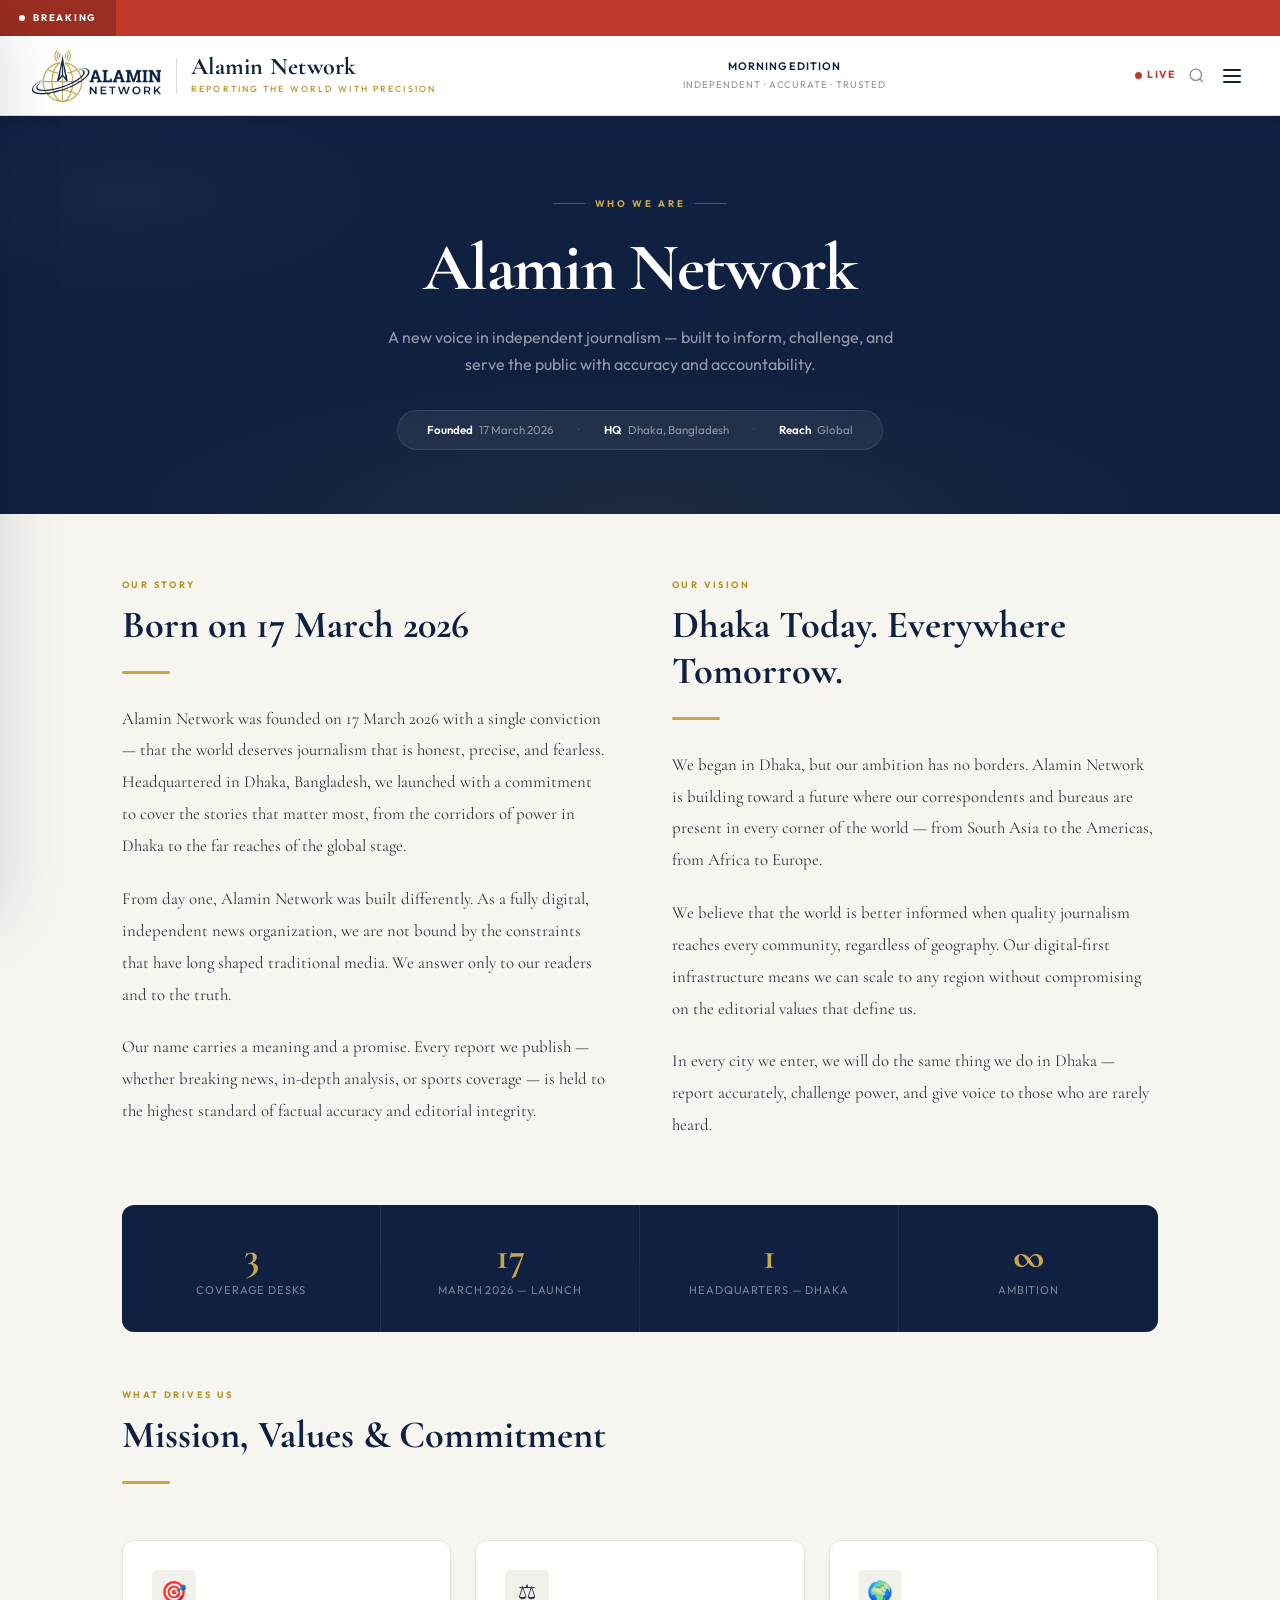
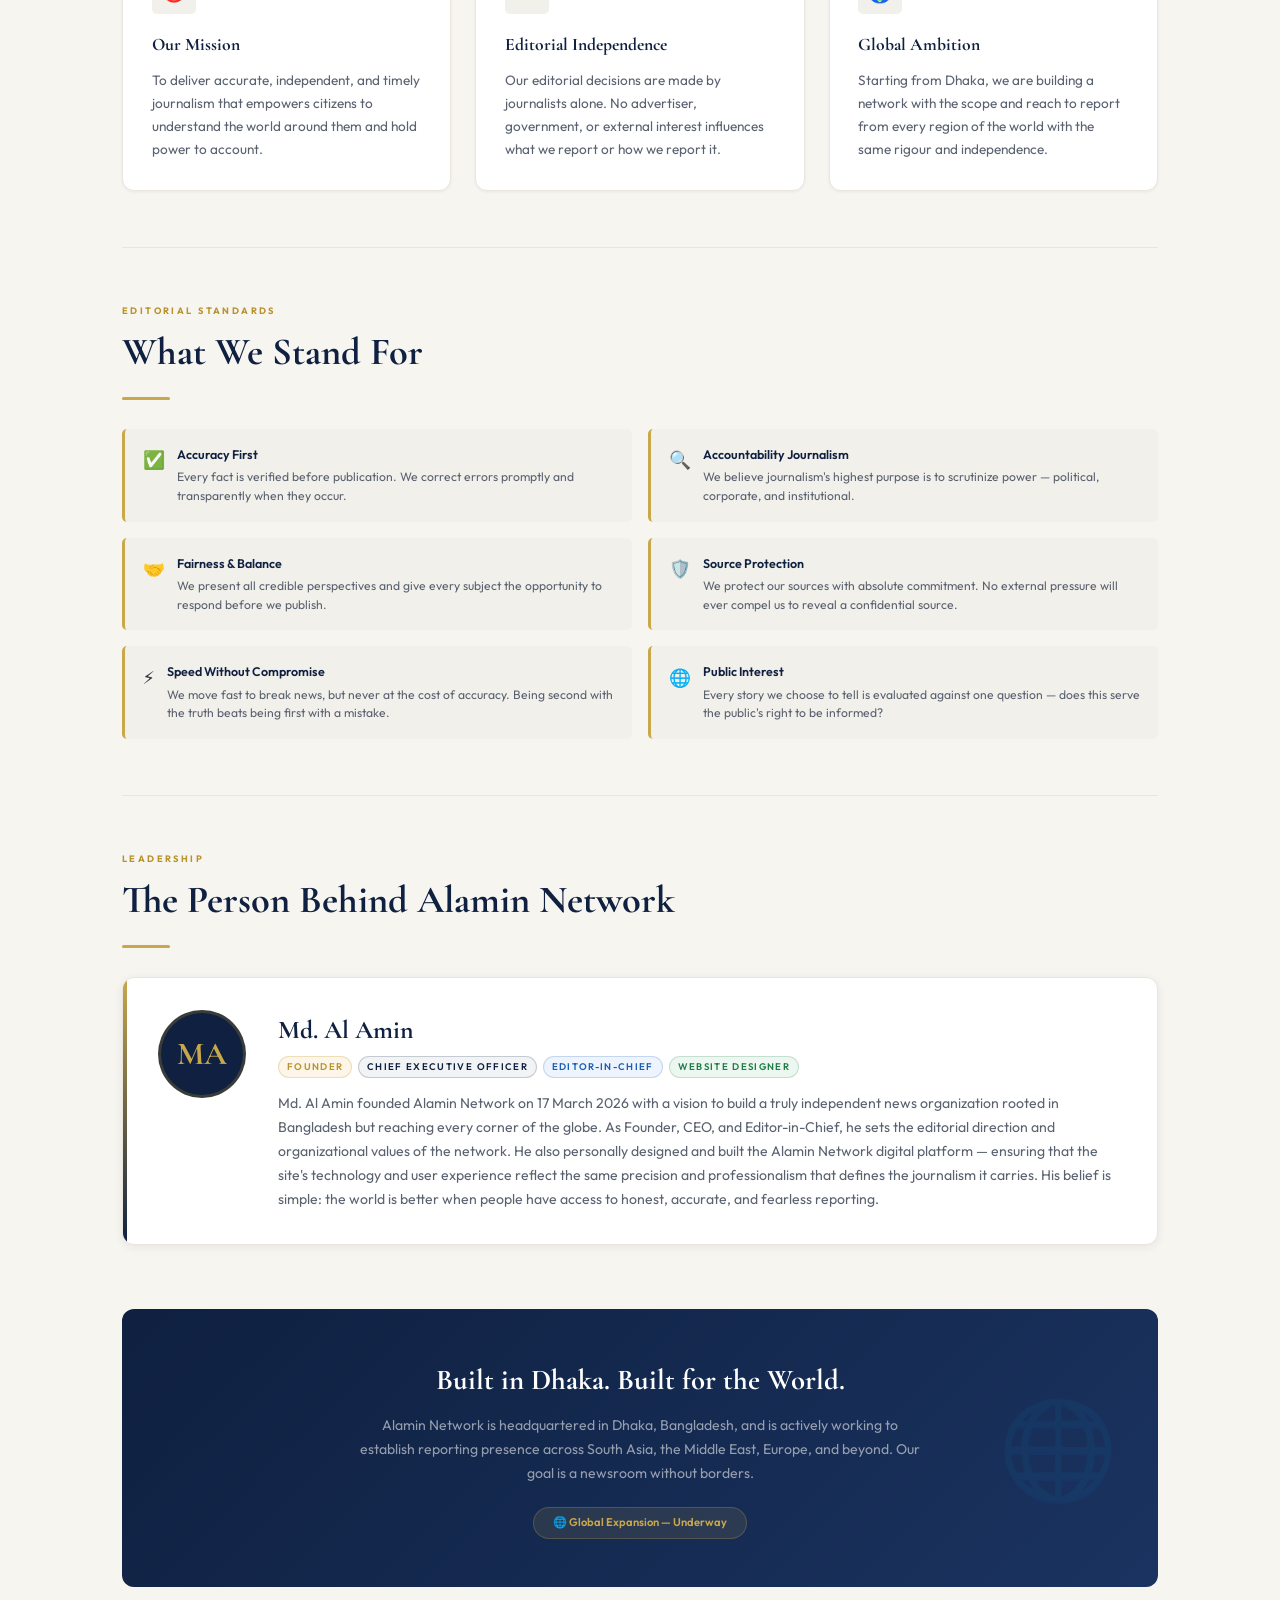
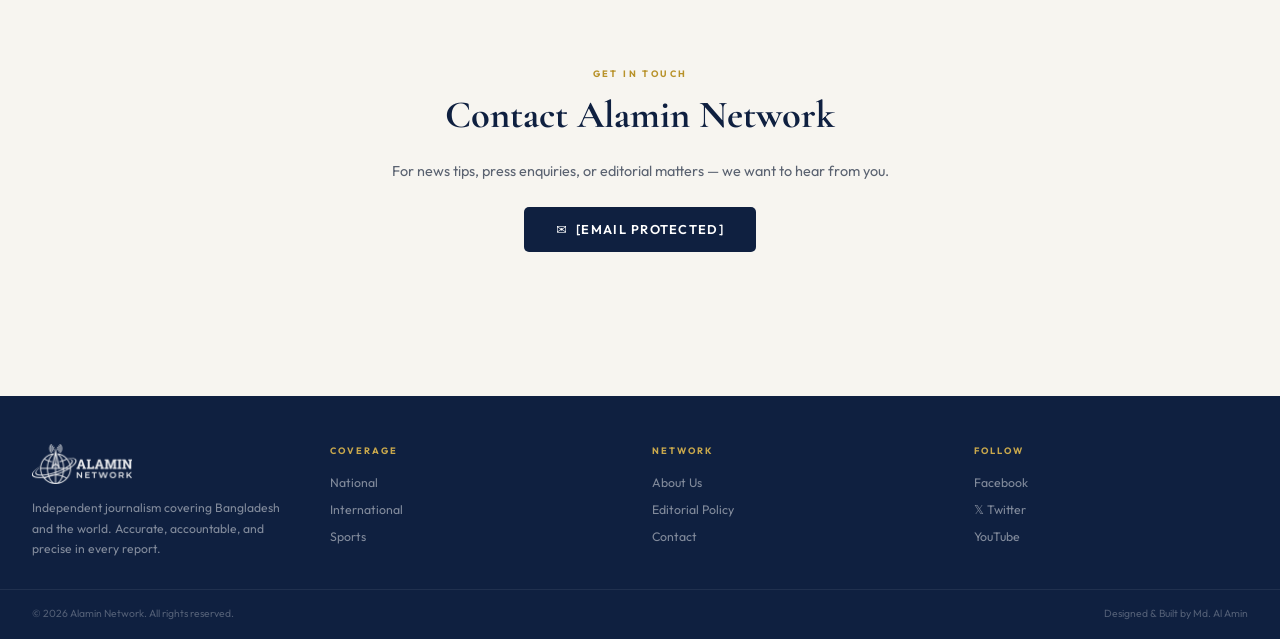
==== about.html @ 2dbf8e6a "Update about.html" ====
<!DOCTYPE html>
<html lang="en">
<head>
  <meta charset="UTF-8" />
  <meta name="viewport" content="width=device-width, initial-scale=1.0" />
  <meta name="description" content="About Alamin Network — Independent journalism headquartered in Dhaka, Bangladesh." />
  <meta name="theme-color" content="#ffffff" />
  <meta property="og:site_name" content="Alamin Network" />
  <meta property="og:type" content="website" />
  <meta property="og:title" content="About Us — Alamin Network" />
  <meta property="og:description" content="Independent journalism headquartered in Dhaka, Bangladesh. Founded 17 March 2026." />
  <meta name="twitter:card" content="summary_large_image" />
  <meta name="twitter:title" content="About Us — Alamin Network" />
  <title>About Us — Alamin Network</title>
  <link rel="icon" type="image/png" href="logo_alaminnetwork.png" />
  <link rel="stylesheet" href="css/main.css" />
  <style>

    /* ── ABOUT PAGE STYLES ─────────────────────────── */

    .about-hero {
      background: var(--navy);
      padding: 5rem 2rem 4rem;
      text-align: center;
      position: relative;
      overflow: hidden;
    }
    .about-hero::before {
      content: '';
      position: absolute;
      inset: 0;
      background:
        radial-gradient(ellipse 70% 60% at 50% 100%, rgba(201,168,76,0.08) 0%, transparent 60%),
        radial-gradient(ellipse 40% 50% at 10% 20%, rgba(255,255,255,0.03) 0%, transparent 50%);
      pointer-events: none;
    }
    .about-hero-label {
      font-family: var(--ui);
      font-size: .6rem;
      font-weight: 700;
      letter-spacing: .28em;
      text-transform: uppercase;
      color: var(--gold-rich);
      margin-bottom: 1.2rem;
      display: flex;
      align-items: center;
      justify-content: center;
      gap: .6rem;
    }
    .about-hero-label::before,
    .about-hero-label::after {
      content: '';
      width: 32px;
      height: 1px;
      background: var(--gold-rich);
      opacity: .4;
    }
    .about-hero-title {
      font-family: var(--display);
      font-size: clamp(2.4rem, 6vw, 4.2rem);
      font-weight: 700;
      color: #fff;
      line-height: 1.1;
      letter-spacing: -.02em;
      margin-bottom: 1.2rem;
    }
    .about-hero-sub {
      font-family: var(--ui);
      font-size: 1rem;
      color: rgba(255,255,255,.55);
      max-width: 520px;
      margin: 0 auto 2rem;
      line-height: 1.7;
    }
    .about-hero-meta {
      display: inline-flex;
      align-items: center;
      gap: 1.5rem;
      background: rgba(255,255,255,.06);
      border: 1px solid rgba(255,255,255,.1);
      border-radius: 30px;
      padding: .6rem 1.8rem;
      font-family: var(--ui);
      font-size: .72rem;
      color: rgba(255,255,255,.5);
    }
    .about-hero-meta span { display: flex; align-items: center; gap: .4rem; }
    .about-hero-meta strong { color: #fff; font-weight: 600; }
    .about-hero-meta-dot { color: rgba(255,255,255,.2); }

    /* Main content area */
    .about-main {
      max-width: 1100px;
      margin: 0 auto;
      padding: 4rem 2rem 5rem;
    }

    /* Section label */
    .about-section-label {
      font-family: var(--ui);
      font-size: .58rem;
      font-weight: 700;
      letter-spacing: .26em;
      text-transform: uppercase;
      color: var(--gold);
      margin-bottom: .6rem;
    }
    .about-section-title {
      font-family: var(--display);
      font-size: clamp(1.6rem, 3vw, 2.4rem);
      font-weight: 700;
      color: var(--navy);
      margin-bottom: 1.4rem;
      line-height: 1.2;
    }
    .about-section-divider {
      width: 48px;
      height: 3px;
      background: var(--gold-rich);
      border-radius: 2px;
      margin-bottom: 1.8rem;
    }
    .about-body-text {
      font-family: var(--display);
      font-size: 1.05rem;
      line-height: 1.9;
      color: var(--text-2);
    }
    .about-body-text p { margin-bottom: 1.3rem; }
    .about-body-text p:last-child { margin-bottom: 0; }

    /* Mission / Vision / Values cards */
    .about-cards {
      display: grid;
      grid-template-columns: repeat(3, 1fr);
      gap: 1.5rem;
      margin: 3.5rem 0;
    }
    .about-card {
      background: var(--surface);
      border: 1px solid var(--border-lt);
      border-radius: var(--r-lg);
      padding: 1.8rem;
      box-shadow: var(--sh-xs);
      transition: box-shadow .22s var(--ease), transform .22s var(--ease);
    }
    .about-card:hover {
      box-shadow: var(--sh-md);
      transform: translateY(-3px);
    }
    .about-card-icon {
      width: 44px;
      height: 44px;
      border-radius: var(--r);
      display: flex;
      align-items: center;
      justify-content: center;
      font-size: 1.3rem;
      margin-bottom: 1.1rem;
      background: var(--surf-alt);
    }
    .about-card-title {
      font-family: var(--display);
      font-size: 1.1rem;
      font-weight: 700;
      color: var(--navy);
      margin-bottom: .6rem;
    }
    .about-card-text {
      font-family: var(--ui);
      font-size: .85rem;
      color: var(--text-3);
      line-height: 1.7;
    }

    /* Stats row */
    .about-stats {
      display: grid;
      grid-template-columns: repeat(4, 1fr);
      gap: 0;
      background: var(--navy);
      border-radius: var(--r-lg);
      overflow: hidden;
      margin: 3.5rem 0;
    }
    .about-stat {
      padding: 2rem 1.5rem;
      text-align: center;
      border-right: 1px solid rgba(255,255,255,.07);
    }
    .about-stat:last-child { border-right: none; }
    .about-stat-number {
      font-family: var(--display);
      font-size: 2.4rem;
      font-weight: 700;
      color: var(--gold-rich);
      line-height: 1;
      margin-bottom: .4rem;
    }
    .about-stat-label {
      font-family: var(--ui);
      font-size: .7rem;
      color: rgba(255,255,255,.45);
      letter-spacing: .08em;
      text-transform: uppercase;
    }

    /* Two-column layout for story + vision */
    .about-two-col {
      display: grid;
      grid-template-columns: 1fr 1fr;
      gap: 4rem;
      align-items: start;
      margin-bottom: 4rem;
    }

    /* Leadership */
    .about-leadership {
      margin-bottom: 4rem;
    }
    .leader-card {
      display: flex;
      align-items: flex-start;
      gap: 2rem;
      background: var(--surface);
      border: 1px solid var(--border-lt);
      border-radius: var(--r-lg);
      padding: 2rem 2.2rem;
      box-shadow: var(--sh-sm);
      position: relative;
      overflow: hidden;
    }
    .leader-card::before {
      content: '';
      position: absolute;
      top: 0; left: 0;
      width: 4px;
      height: 100%;
      background: linear-gradient(to bottom, var(--gold-rich), var(--navy));
    }
    .leader-avatar {
      width: 88px;
      height: 88px;
      border-radius: 50%;
      background: var(--navy);
      display: flex;
      align-items: center;
      justify-content: center;
      font-family: var(--display);
      font-size: 2rem;
      font-weight: 700;
      color: var(--gold-rich);
      flex-shrink: 0;
      border: 3px solid var(--gold-bdr);
    }
    .leader-info { flex: 1; }
    .leader-name {
      font-family: var(--display);
      font-size: 1.6rem;
      font-weight: 700;
      color: var(--navy);
      margin-bottom: .3rem;
    }
    .leader-roles {
      display: flex;
      flex-wrap: wrap;
      gap: .4rem;
      margin-bottom: .9rem;
    }
    .leader-role-tag {
      font-family: var(--ui);
      font-size: .6rem;
      font-weight: 600;
      letter-spacing: .14em;
      text-transform: uppercase;
      padding: .25em .8em;
      border-radius: 30px;
      border: 1px solid;
    }
    .tag-founder { color: var(--gold); border-color: var(--gold-bdr); background: var(--gold-pale); }
    .tag-ceo     { color: var(--navy); border-color: rgba(15,32,64,.2); background: rgba(15,32,64,.05); }
    .tag-editor  { color: var(--cat-nat); border-color: rgba(26,95,180,.2); background: var(--cat-nat-bg); }
    .tag-designer{ color: var(--cat-spt); border-color: rgba(30,126,70,.2); background: var(--cat-spt-bg); }
    .leader-bio {
      font-family: var(--ui);
      font-size: .88rem;
      color: var(--text-3);
      line-height: 1.7;
    }

    /* Editorial values list */
    .about-values {
      display: grid;
      grid-template-columns: repeat(2, 1fr);
      gap: 1rem;
      margin-top: 1.5rem;
    }
    .about-value-item {
      display: flex;
      align-items: flex-start;
      gap: .75rem;
      padding: 1rem 1.1rem;
      background: var(--surf-alt);
      border-radius: var(--r);
      border-left: 3px solid var(--gold-rich);
    }
    .about-value-icon { font-size: 1.1rem; flex-shrink: 0; margin-top: .1rem; }
    .about-value-title {
      font-family: var(--ui);
      font-size: .78rem;
      font-weight: 600;
      color: var(--navy);
      margin-bottom: .2rem;
    }
    .about-value-text {
      font-family: var(--ui);
      font-size: .76rem;
      color: var(--text-3);
      line-height: 1.55;
    }

    /* Global reach banner */
    .about-global {
      background: linear-gradient(135deg, var(--navy) 0%, var(--navy-mid) 100%);
      border-radius: var(--r-lg);
      padding: 3rem 2.5rem;
      text-align: center;
      margin-bottom: 4rem;
      position: relative;
      overflow: hidden;
    }
    .about-global::after {
      content: '🌐';
      position: absolute;
      right: 2.5rem;
      top: 50%;
      transform: translateY(-50%);
      font-size: 6rem;
      opacity: .06;
    }
    .about-global-title {
      font-family: var(--display);
      font-size: 1.8rem;
      font-weight: 700;
      color: #fff;
      margin-bottom: .7rem;
    }
    .about-global-text {
      font-family: var(--ui);
      font-size: .88rem;
      color: rgba(255,255,255,.55);
      max-width: 560px;
      margin: 0 auto;
      line-height: 1.7;
    }
    .about-global-badge {
      display: inline-flex;
      align-items: center;
      gap: .5rem;
      background: rgba(201,168,76,.12);
      border: 1px solid rgba(201,168,76,.25);
      border-radius: 30px;
      padding: .4rem 1.2rem;
      font-family: var(--ui);
      font-size: .7rem;
      color: var(--gold-rich);
      font-weight: 600;
      margin-top: 1.3rem;
    }

    /* Section separator */
    .about-sep {
      border: none;
      border-top: 1px solid var(--border-lt);
      margin: 3.5rem 0;
    }

    /* Responsive */
    @media (max-width: 900px) {
      .about-two-col { grid-template-columns: 1fr; gap: 2.5rem; }
      .about-cards { grid-template-columns: 1fr; gap: 1rem; }
      .about-stats { grid-template-columns: repeat(2,1fr); }
      .about-stat:nth-child(2) { border-right: none; }
      .about-values { grid-template-columns: 1fr; }
    }
    @media (max-width: 600px) {
      .about-hero { padding: 3.5rem 1.2rem 3rem; }
      .about-hero-meta { flex-direction: column; gap: .5rem; border-radius: var(--r-lg); }
      .about-hero-meta-dot { display: none; }
      .about-main { padding: 2.5rem 1rem 4rem; }
      .about-stats { grid-template-columns: repeat(2,1fr); }
      .leader-card { flex-direction: column; align-items: center; text-align: center; }
      .leader-card::before { width: 100%; height: 4px; }
      .leader-roles { justify-content: center; }
      .about-global::after { display: none; }
    }
  </style>
</head>
<body>

<!-- BREAKING BANNER -->
<div class="breaking-banner" id="breaking-banner">
  <div class="breaking-tag"><div class="breaking-dot"></div>Breaking</div>
  <div class="breaking-scroll"><span class="breaking-scroll-inner" id="breaking-inner"></span></div>
</div>

<!-- HEADER -->
<header class="site-header">
  <div class="header-brand-row">
    <div class="header-logo">
      <a href="index.html" style="display:flex;align-items:center;gap:.9rem;text-decoration:none">
        <img class="logo-img" src="logo_alaminnetwork.png" alt="Alamin Network" />
        <div class="logo-divider"></div>
        <div class="logo-text">
          <span class="logo-text-main">Alamin Network</span>
          <span class="logo-text-sub">Reporting the World With Precision</span>
        </div>
      </a>
    </div>
    <div class="edition-badge">
      <span class="edition-name" id="edition-name">Morning Edition</span>
      Independent · Accurate · Trusted
    </div>
    <div class="header-actions">
      <a href="live.html" class="live-header-btn" id="live-header-btn" title="Live Coverage">
        <span class="live-header-dot"></span>LIVE
      </a>
      <button class="header-btn" onclick="openSearch()" title="Search">
        <svg width="17" height="17" viewBox="0 0 24 24" fill="none" stroke="currentColor" stroke-width="2"><circle cx="11" cy="11" r="8"/><path d="m21 21-4.35-4.35"/></svg>
      </button>
      <button class="hamburger-btn" id="hamburger-btn" onclick="openDrawer()" title="Menu">
        <span class="ham-bar"></span>
        <span class="ham-bar"></span>
        <span class="ham-bar"></span>
      </button>
    </div>
  </div>
</header>

<!-- DRAWER BACKDROP -->
<div class="drawer-backdrop" id="drawer-backdrop"></div>

<!-- DRAWER -->
<nav class="drawer" id="drawer">
  <div class="drawer-head">
    <img class="drawer-logo" src="logo_alaminnetwork.png" alt="Alamin Network" />
    <button class="drawer-x" onclick="closeDrawer()">✕</button>
  </div>
  <div class="drawer-edition">
    <strong id="drawer-edition-name">Morning Edition</strong>
    Independent · Accurate · Trusted
  </div>
  <div>
    <div class="drawer-nav-label">News</div>
    <a href="index.html"                      class="drawer-link" data-page="home"><span class="drawer-dot"></span>Home</a>
    <a href="category.html?cat=national"      class="drawer-link" data-cat="national"><span class="drawer-dot"></span>National</a>
    <a href="category.html?cat=international" class="drawer-link" data-cat="international"><span class="drawer-dot"></span>International</a>
    <a href="category.html?cat=politics"      class="drawer-link" data-cat="politics"><span class="drawer-dot"></span>Politics</a>
    <a href="category.html?cat=business"      class="drawer-link" data-cat="business"><span class="drawer-dot"></span>Business</a>
  </div>
  <div>
    <div class="drawer-nav-label">More</div>
    <a href="category.html?cat=sports"        class="drawer-link" data-cat="sports"><span class="drawer-dot"></span>Sports</a>
    <a href="category.html?cat=technology"    class="drawer-link" data-cat="technology"><span class="drawer-dot"></span>Technology</a>
    <a href="category.html?cat=entertainment" class="drawer-link" data-cat="entertainment"><span class="drawer-dot"></span>Entertainment</a>
  </div>
  <div class="drawer-foot">
    <div class="drawer-foot-title">Follow Us</div>
    <div class="drawer-social">
      <a href="#">Facebook</a>
      <a href="#">𝕏 Twitter</a>
      <a href="#">YouTube</a>
    </div>
  </div>
</nav>

<!-- SEARCH OVERLAY -->
<div class="search-overlay" id="search-overlay">
  <div class="search-box">
    <div class="search-box-label">Search Articles</div>
    <div class="search-input-row">
      <svg width="20" height="20" viewBox="0 0 24 24" fill="none" stroke="currentColor" stroke-width="2"><circle cx="11" cy="11" r="8"/><path d="m21 21-4.35-4.35"/></svg>
      <input type="text" id="search-input" placeholder="Type to search…" oninput="runSearch(this.value)" autocomplete="off" />
      <button class="search-close-btn" onclick="closeSearch()">✕</button>
    </div>
    <div id="search-results"></div>
  </div>
</div>

<!-- HERO BANNER -->
<div class="about-hero">
  <div class="about-hero-label">Who We Are</div>
  <h1 class="about-hero-title">Alamin Network</h1>
  <p class="about-hero-sub">A new voice in independent journalism — built to inform, challenge, and serve the public with accuracy and accountability.</p>
  <div class="about-hero-meta">
    <span><strong>Founded</strong> 17 March 2026</span>
    <span class="about-hero-meta-dot">·</span>
    <span><strong>HQ</strong> Dhaka, Bangladesh</span>
    <span class="about-hero-meta-dot">·</span>
    <span><strong>Reach</strong> Global</span>
  </div>
</div>

<!-- MAIN CONTENT -->
<main class="about-main">

  <!-- OUR STORY + GLOBAL VISION -->
  <div class="about-two-col">

    <div>
      <div class="about-section-label">Our Story</div>
      <h2 class="about-section-title">Born on 17 March 2026</h2>
      <div class="about-section-divider"></div>
      <div class="about-body-text">
        <p>Alamin Network was founded on 17 March 2026 with a single conviction — that the world deserves journalism that is honest, precise, and fearless. Headquartered in Dhaka, Bangladesh, we launched with a commitment to cover the stories that matter most, from the corridors of power in Dhaka to the far reaches of the global stage.</p>
        <p>From day one, Alamin Network was built differently. As a fully digital, independent news organization, we are not bound by the constraints that have long shaped traditional media. We answer only to our readers and to the truth.</p>
        <p>Our name carries a meaning and a promise. Every report we publish — whether breaking news, in-depth analysis, or sports coverage — is held to the highest standard of factual accuracy and editorial integrity.</p>
      </div>
    </div>

    <div>
      <div class="about-section-label">Our Vision</div>
      <h2 class="about-section-title">Dhaka Today. Everywhere Tomorrow.</h2>
      <div class="about-section-divider"></div>
      <div class="about-body-text">
        <p>We began in Dhaka, but our ambition has no borders. Alamin Network is building toward a future where our correspondents and bureaus are present in every corner of the world — from South Asia to the Americas, from Africa to Europe.</p>
        <p>We believe that the world is better informed when quality journalism reaches every community, regardless of geography. Our digital-first infrastructure means we can scale to any region without compromising on the editorial values that define us.</p>
        <p>In every city we enter, we will do the same thing we do in Dhaka — report accurately, challenge power, and give voice to those who are rarely heard.</p>
      </div>
    </div>

  </div>

  <!-- STATS -->
  <div class="about-stats">
    <div class="about-stat">
      <div class="about-stat-number">3</div>
      <div class="about-stat-label">Coverage Desks</div>
    </div>
    <div class="about-stat">
      <div class="about-stat-number">17</div>
      <div class="about-stat-label">March 2026 — Launch</div>
    </div>
    <div class="about-stat">
      <div class="about-stat-number">1</div>
      <div class="about-stat-label">Headquarters — Dhaka</div>
    </div>
    <div class="about-stat">
      <div class="about-stat-number">∞</div>
      <div class="about-stat-label">Ambition</div>
    </div>
  </div>

  <!-- MISSION, VALUES, COMMITMENT CARDS -->
  <div class="about-section-label">What Drives Us</div>
  <h2 class="about-section-title">Mission, Values & Commitment</h2>
  <div class="about-section-divider"></div>

  <div class="about-cards">
    <div class="about-card">
      <div class="about-card-icon">🎯</div>
      <div class="about-card-title">Our Mission</div>
      <div class="about-card-text">To deliver accurate, independent, and timely journalism that empowers citizens to understand the world around them and hold power to account.</div>
    </div>
    <div class="about-card">
      <div class="about-card-icon">⚖️</div>
      <div class="about-card-title">Editorial Independence</div>
      <div class="about-card-text">Our editorial decisions are made by journalists alone. No advertiser, government, or external interest influences what we report or how we report it.</div>
    </div>
    <div class="about-card">
      <div class="about-card-icon">🌍</div>
      <div class="about-card-title">Global Ambition</div>
      <div class="about-card-text">Starting from Dhaka, we are building a network with the scope and reach to report from every region of the world with the same rigour and independence.</div>
    </div>
  </div>

  <!-- EDITORIAL VALUES -->
  <hr class="about-sep" />

  <div class="about-section-label">Editorial Standards</div>
  <h2 class="about-section-title">What We Stand For</h2>
  <div class="about-section-divider"></div>

  <div class="about-values">
    <div class="about-value-item">
      <div class="about-value-icon">✅</div>
      <div>
        <div class="about-value-title">Accuracy First</div>
        <div class="about-value-text">Every fact is verified before publication. We correct errors promptly and transparently when they occur.</div>
      </div>
    </div>
    <div class="about-value-item">
      <div class="about-value-icon">🔍</div>
      <div>
        <div class="about-value-title">Accountability Journalism</div>
        <div class="about-value-text">We believe journalism's highest purpose is to scrutinize power — political, corporate, and institutional.</div>
      </div>
    </div>
    <div class="about-value-item">
      <div class="about-value-icon">🤝</div>
      <div>
        <div class="about-value-title">Fairness & Balance</div>
        <div class="about-value-text">We present all credible perspectives and give every subject the opportunity to respond before we publish.</div>
      </div>
    </div>
    <div class="about-value-item">
      <div class="about-value-icon">🛡️</div>
      <div>
        <div class="about-value-title">Source Protection</div>
        <div class="about-value-text">We protect our sources with absolute commitment. No external pressure will ever compel us to reveal a confidential source.</div>
      </div>
    </div>
    <div class="about-value-item">
      <div class="about-value-icon">⚡</div>
      <div>
        <div class="about-value-title">Speed Without Compromise</div>
        <div class="about-value-text">We move fast to break news, but never at the cost of accuracy. Being second with the truth beats being first with a mistake.</div>
      </div>
    </div>
    <div class="about-value-item">
      <div class="about-value-icon">🌐</div>
      <div>
        <div class="about-value-title">Public Interest</div>
        <div class="about-value-text">Every story we choose to tell is evaluated against one question — does this serve the public's right to be informed?</div>
      </div>
    </div>
  </div>

  <hr class="about-sep" />

  <!-- LEADERSHIP -->
  <div class="about-leadership">
    <div class="about-section-label">Leadership</div>
    <h2 class="about-section-title">The Person Behind Alamin Network</h2>
    <div class="about-section-divider"></div>

    <div class="leader-card">
      <div class="leader-avatar">MA</div>
      <div class="leader-info">
        <div class="leader-name">Md. Al Amin</div>
        <div class="leader-roles">
          <span class="leader-role-tag tag-founder">Founder</span>
          <span class="leader-role-tag tag-ceo">Chief Executive Officer</span>
          <span class="leader-role-tag tag-editor">Editor-in-Chief</span>
          <span class="leader-role-tag tag-designer">Website Designer</span>
        </div>
        <div class="leader-bio">
          Md. Al Amin founded Alamin Network on 17 March 2026 with a vision to build a truly independent news organization rooted in Bangladesh but reaching every corner of the globe. As Founder, CEO, and Editor-in-Chief, he sets the editorial direction and organizational values of the network. He also personally designed and built the Alamin Network digital platform — ensuring that the site's technology and user experience reflect the same precision and professionalism that defines the journalism it carries. His belief is simple: the world is better when people have access to honest, accurate, and fearless reporting.
        </div>
      </div>
    </div>
  </div>

  <!-- GLOBAL REACH BANNER -->
  <div class="about-global">
    <div class="about-global-title">Built in Dhaka. Built for the World.</div>
    <div class="about-global-text">Alamin Network is headquartered in Dhaka, Bangladesh, and is actively working to establish reporting presence across South Asia, the Middle East, Europe, and beyond. Our goal is a newsroom without borders.</div>
    <div class="about-global-badge">
      🌐 Global Expansion — Underway
    </div>
  </div>

  <!-- CONTACT STRIP -->
  <div style="text-align:center;padding:1rem 0 2rem">
    <div class="about-section-label" style="justify-content:center;display:flex">Get In Touch</div>
    <h2 class="about-section-title" style="text-align:center">Contact Alamin Network</h2>
    <p style="font-family:var(--ui);font-size:.9rem;color:var(--text-3);margin-bottom:1.5rem">For news tips, press enquiries, or editorial matters — we want to hear from you.</p>
    <a href="/cdn-cgi/l/email-protection#74171b1a0015170034151815191d1a1a1100031b061f5a171b19" style="display:inline-flex;align-items:center;gap:.5rem;background:var(--navy);color:#fff;font-family:var(--ui);font-size:.8rem;font-weight:600;letter-spacing:.1em;text-transform:uppercase;padding:.75rem 2rem;border-radius:var(--r);transition:background .18s" onmouseover="this.style.background='var(--navy-mid)'" onmouseout="this.style.background='var(--navy)'">
      ✉ <span class="__cf_email__" data-cfemail="92f1fdfce6f3f1e6d2f3fef3fffbfcfcf7e6e5fde0f9bcf1fdff">[email&#160;protected]</span>
    </a>
  </div>

</main>

<!-- FOOTER -->
<footer class="site-footer">
  <div class="footer-main">
    <div>
      <img class="footer-logo" src="logo_alaminnetwork.png" alt="Alamin Network" />
      <p class="footer-desc">Independent journalism covering Bangladesh and the world. Accurate, accountable, and precise in every report.</p>
    </div>
    <div>
      <div class="footer-col-title">Coverage</div>
      <div class="footer-links">
        <a href="category.html?cat=national">National</a>
        <a href="category.html?cat=international">International</a>
        <a href="category.html?cat=sports">Sports</a>
      </div>
    </div>
    <div>
      <div class="footer-col-title">Network</div>
      <div class="footer-links">
        <a href="about.html">About Us</a>
        <a href="#">Editorial Policy</a>
        <a href="#">Contact</a>
      </div>
    </div>
    <div>
      <div class="footer-col-title">Follow</div>
      <div class="footer-links">
        <a href="#">Facebook</a>
        <a href="#">𝕏 Twitter</a>
        <a href="#">YouTube</a>
      </div>
    </div>
  </div>
  <div class="footer-bottom">
    <span>© 2026 Alamin Network. All rights reserved.</span>
    <span>Designed & Built by Md. Al Amin</span>
  </div>
</footer>

<script src="js/main.js"></script>
<script>
  initEdition();
  setActiveNav();
  getJSON('data/index.json').then(function(feed) {
    if (feed) { _feed = feed; initBreaking(feed); }
  });
</script>
</body>
</html>
---- css/main.css ----
/* =====================================================
   ALAMIN NETWORK — main.css
   Light editorial theme. Logo-friendly white background.
   ===================================================== */

@import url('https://fonts.googleapis.com/css2?family=Cormorant+Garamond:ital,wght@0,600;0,700;1,700&family=DM+Serif+Display&family=Outfit:wght@300;400;500;600&display=swap');

/* ── VARIABLES ─────────────────────────────────────── */
:root {
  --page:       #f7f5f0;
  --surface:    #ffffff;
  --surf-alt:   #f2f0eb;
  --surf-deep:  #e8e4dc;
  --border:     #ddd9d0;
  --border-lt:  #eae6de;

  --navy:       #0f2040;
  --navy-mid:   #1a3360;
  --navy-lt:    #254a82;

  --gold:       #b8922a;
  --gold-rich:  #c9a84c;
  --gold-pale:  #fdf6e8;
  --gold-bdr:   rgba(184,146,42,0.25);

  --text-1:     #0f1923;
  --text-2:     #2c3440;
  --text-3:     #5a6270;
  --text-4:     #8a9099;
  --text-5:     #b8bdc4;

  --cat-nat:    #1a5fb4;
  --cat-nat-bg: #eef4fd;
  --cat-int:    #b8922a;
  --cat-int-bg: #fdf6e8;
  --cat-spt:    #1e7e46;
  --cat-spt-bg: #edf7f1;

  --red:        #c0392b;

  --sh-xs: 0 1px 3px rgba(15,32,64,.06);
  --sh-sm: 0 2px 8px rgba(15,32,64,.08);
  --sh-md: 0 4px 20px rgba(15,32,64,.10);
  --sh-lg: 0 8px 40px rgba(15,32,64,.13);
  --sh-xl: 0 16px 60px rgba(15,32,64,.16);

  --display: 'Cormorant Garamond', Georgia, serif;
  --heading: 'DM Serif Display', Georgia, serif;
  --ui:      'Outfit', system-ui, sans-serif;

  --r:    5px;
  --r-lg: 12px;
  --ease: cubic-bezier(.4,0,.2,1);
  --spring: cubic-bezier(.34,1.56,.64,1);
}

/* ── RESET ─────────────────────────────────────────── */
*,*::before,*::after{box-sizing:border-box;margin:0;padding:0}
html{scroll-behavior:smooth;font-size:16px}
body{background:var(--page);color:var(--text-2);font-family:var(--ui);line-height:1.6;min-height:100vh;overflow-x:hidden}
a{color:inherit;text-decoration:none}
img{display:block;max-width:100%}
button{cursor:pointer;font-family:var(--ui);border:none;background:none}
::-webkit-scrollbar{width:5px}
::-webkit-scrollbar-track{background:var(--surf-alt)}
::-webkit-scrollbar-thumb{background:var(--border);border-radius:3px}
::-webkit-scrollbar-thumb:hover{background:var(--gold)}

/* ── BREAKING BANNER ───────────────────────────────── */
.breaking-banner{background:var(--red);display:none;align-items:center;height:36px;overflow:hidden}
.breaking-banner.visible{display:flex}
.breaking-tag{background:rgba(0,0,0,.2);color:#fff;font-family:var(--ui);font-size:.6rem;font-weight:700;letter-spacing:.18em;text-transform:uppercase;padding:0 1.2rem;height:100%;display:flex;align-items:center;gap:.5rem;flex-shrink:0;white-space:nowrap}
.breaking-dot{width:6px;height:6px;background:#fff;border-radius:50%;animation:blink 1s ease-in-out infinite}
@keyframes blink{0%,100%{opacity:1}50%{opacity:.3}}
.breaking-scroll{flex:1;overflow:hidden}
.breaking-scroll-inner{display:inline-block;white-space:nowrap;animation:marquee 30s linear infinite;font-family:var(--ui);font-size:.78rem;color:rgba(255,255,255,.92);padding-left:100%;line-height:36px}
@keyframes marquee{0%{transform:translateX(0)}100%{transform:translateX(-100%)}}

/* ── HEADER ────────────────────────────────────────── */
.site-header{position:sticky;top:0;z-index:200;background:var(--surface);border-bottom:1px solid var(--border);box-shadow:var(--sh-sm)}

.header-brand-row{max-width:1380px;margin:0 auto;padding:.85rem 2rem;display:flex;align-items:center;gap:1rem}

.header-logo{display:flex;align-items:center;gap:.9rem}
.logo-img{height:52px;width:auto;object-fit:contain}
.logo-divider{width:1px;height:36px;background:var(--border);flex-shrink:0}
.logo-text{display:flex;flex-direction:column}
.logo-text-main{font-family:var(--display);font-size:1.5rem;font-weight:700;color:var(--navy);line-height:1;letter-spacing:.01em}
.logo-text-sub{font-family:var(--ui);font-size:.55rem;font-weight:500;letter-spacing:.24em;color:var(--gold);text-transform:uppercase;margin-top:.2rem}

.edition-badge{text-align:center;font-family:var(--ui);font-size:.6rem;letter-spacing:.1em;color:var(--text-4);text-transform:uppercase;flex:1}
.edition-name{display:block;color:var(--navy);font-weight:600;font-size:.68rem;margin-bottom:.1rem}

.header-actions{display:flex;align-items:center;gap:.2rem;margin-left:auto;flex-shrink:0}
.header-btn{background:none;border:none;color:var(--text-4);padding:.45rem .5rem;font-size:.72rem;display:flex;align-items:center;gap:.35rem;font-family:var(--ui);border-radius:var(--r);transition:color .18s var(--ease)}
.header-btn:hover{color:var(--navy)}

/* Hamburger */
.hamburger-btn{background:none;border:none;width:32px;height:32px;display:flex;flex-direction:column;justify-content:center;align-items:center;gap:4px;border-radius:var(--r);transition:opacity .18s}
.hamburger-btn:hover{opacity:.6}
.ham-bar{width:18px;height:2px;background:var(--navy);border-radius:2px;transition:background .18s,transform .25s var(--ease),opacity .25s;display:block}
.hamburger-btn.open .ham-bar:nth-child(1){transform:translateY(6px) rotate(45deg)}
.hamburger-btn.open .ham-bar:nth-child(2){opacity:0;transform:scaleX(0)}
.hamburger-btn.open .ham-bar:nth-child(3){transform:translateY(-6px) rotate(-45deg)}

/* ── CATEGORY NAV ──────────────────────────────────── */




/* ── BREAKING BANNER ───────────────────────────────── */
.breaking-banner{background:var(--red);display:none;align-items:center;height:36px;overflow:hidden}
.breaking-banner.visible{display:flex}
.breaking-tag{background:rgba(0,0,0,.2);color:#fff;font-family:var(--ui);font-size:.6rem;font-weight:700;letter-spacing:.18em;text-transform:uppercase;padding:0 1.2rem;height:100%;display:flex;align-items:center;gap:.5rem;flex-shrink:0;white-space:nowrap}
.breaking-dot{width:6px;height:6px;background:#fff;border-radius:50%;animation:blink 1s ease-in-out infinite}
@keyframes blink{0%,100%{opacity:1}50%{opacity:.3}}
.breaking-scroll{flex:1;overflow:hidden}
.breaking-scroll-inner{display:inline-block;white-space:nowrap;animation:marquee 30s linear infinite;font-family:var(--ui);font-size:.78rem;color:rgba(255,255,255,.92);padding-left:100%;line-height:36px}
@keyframes marquee{0%{transform:translateX(0)}100%{transform:translateX(-100%)}}

/* ── HEADER ────────────────────────────────────────── */
.site-header{
  position: sticky;
  top: 0;
  z-index: 200;
  background: var(--surface);
  border-bottom: 1px solid var(--border);
  box-shadow: var(--sh-sm);
}

.header-brand-row{
  max-width: 1380px;
  margin: 0 auto;
  padding: .85rem 2rem;
  display: flex;
  flex-wrap: nowrap;
  align-items: center;
  gap: .8rem;
  overflow: hidden;
}

.header-logo{
  display: flex;
  align-items: center;
  gap: .9rem;
  flex-shrink: 0;
}

.logo-img{
  height: 52px;
  width: auto;
  object-fit: contain;
  flex-shrink: 0;
  transition: height .3s cubic-bezier(.4,0,.2,1);
}

.logo-divider{
  width: 1px;
  height: 36px;
  background: var(--border);
  flex-shrink: 0;
  transition: opacity .25s ease, width .25s ease;
}

.logo-text{
  display: flex;
  flex-direction: column;
  overflow: hidden;
  white-space: nowrap;
  transition: opacity .25s ease, max-width .3s cubic-bezier(.4,0,.2,1);
  max-width: 280px;
  opacity: 1;
}

.logo-text-main{font-family:var(--display);font-size:1.5rem;font-weight:700;color:var(--navy);line-height:1;letter-spacing:.01em}
.logo-text-sub{font-family:var(--ui);font-size:.55rem;font-weight:500;letter-spacing:.24em;color:var(--gold);text-transform:uppercase;margin-top:.2rem}

.edition-badge{
  text-align: center;
  font-family: var(--ui);
  font-size: .6rem;
  letter-spacing: .1em;
  color: var(--text-4);
  text-transform: uppercase;
  transition: opacity .25s ease;
  opacity: 1;
  flex-shrink: 0;
  margin: 0 auto;
}
.edition-name{display:block;color:var(--navy);font-weight:600;font-size:.68rem;margin-bottom:.1rem}

.header-actions{
  display: flex;
  justify-content: flex-end;
  align-items: center;
  gap: .2rem;
  flex-shrink: 0;
}
.header-btn{background:none;border:none;color:var(--text-4);padding:.45rem .5rem;font-size:.72rem;display:flex;align-items:center;gap:.35rem;font-family:var(--ui);border-radius:var(--r);transition:color .18s var(--ease)}
.header-btn:hover{color:var(--navy)}

/* Hamburger */
.hamburger-btn{background:none;border:none;width:32px;height:32px;display:flex;flex-direction:column;justify-content:center;align-items:center;gap:4px;border-radius:var(--r);transition:opacity .18s}
.hamburger-btn:hover{opacity:.6}
.ham-bar{width:18px;height:2px;background:var(--navy);border-radius:2px;transition:background .18s,transform .25s var(--ease),opacity .25s;display:block}
.hamburger-btn.open .ham-bar:nth-child(1){transform:translateY(6px) rotate(45deg)}
.hamburger-btn.open .ham-bar:nth-child(2){opacity:0;transform:scaleX(0)}
.hamburger-btn.open .ham-bar:nth-child(3){transform:translateY(-6px) rotate(-45deg)}

/* ── INLINE NAV — appears inside header on scroll ── */
.header-inline-nav{
  display: none;
  align-items: center;
  gap: 0;
  overflow: hidden;
  opacity: 0;
  transition: opacity .25s ease;
  flex: 1;
  justify-content: center;
}
.header-inline-nav.visible{
  display: flex;
  opacity: 1;
}
.header-inline-nav a{
  font-family: var(--ui);
  font-size: .68rem;
  font-weight: 600;
  letter-spacing: .09em;
  text-transform: uppercase;
  color: var(--text-3);
  padding: .4rem .85rem;
  position: relative;
  transition: color .18s;
  white-space: nowrap;
}
.header-inline-nav a::after{
  content: '';
  position: absolute;
  bottom: -2px;
  left: .85rem;
  right: .85rem;
  height: 2px;
  background: var(--navy);
  transform: scaleX(0);
  transition: transform .22s var(--ease);
}
.header-inline-nav a:hover{ color: var(--navy); }
.header-inline-nav a:hover::after{ transform: scaleX(1); }
.header-inline-nav a.active{ color: var(--navy); }
.header-inline-nav a.active::after{ transform: scaleX(1); }

/* ── SCROLLED STATE ── */
.site-header.scrolled .logo-img{ height: 34px; }
.site-header.scrolled .logo-divider{ opacity: 0; width: 0; overflow: hidden; }
.site-header.scrolled .logo-text{ opacity: 0; max-width: 0; pointer-events: none; }
.site-header.scrolled .edition-badge{ opacity: 0; pointer-events: none; }
.site-header.scrolled .header-brand-row{ padding: .5rem 2rem; }
.site-header.scrolled{ box-shadow: 0 2px 16px rgba(15,32,64,.1); }

/* ── CATEGORY NAV — homepage only, horizontal scrollable ── */
.cat-nav{
  border-top: 1px solid var(--border-lt);
  border-bottom: 1px solid var(--border-lt);
  background: var(--surface);
  overflow-x: auto;
  overflow-y: hidden;
  scrollbar-width: none;
  -ms-overflow-style: none;
  -webkit-overflow-scrolling: touch;
  position: relative;
}
.cat-nav::-webkit-scrollbar{ display: none; }

/* Fade on right edge to hint more content */
.cat-nav::after{
  content: '';
  position: sticky;
  right: 0;
  top: 0;
  bottom: 0;
  width: 40px;
  flex-shrink: 0;
  background: linear-gradient(to right, transparent, var(--surface));
  pointer-events: none;
}

.cat-nav-inner{
  display: flex;
  align-items: center;
  padding: 0 .5rem;
  width: max-content;
  min-width: 100%;
}
.cat-link{font-family:var(--ui);font-size:.7rem;font-weight:600;letter-spacing:.09em;text-transform:uppercase;color:var(--text-3);padding:.65rem 1rem;position:relative;transition:color .18s;white-space:nowrap;flex-shrink:0}
.cat-link::after{content:'';position:absolute;bottom:0;left:1.1rem;right:1.1rem;height:2px;background:var(--navy);transform:scaleX(0);transition:transform .22s var(--ease)}
.cat-link:hover{color:var(--navy)}
.cat-link:hover::after,.cat-link.active::after{transform:scaleX(1)}
.cat-link.active{color:var(--navy)}
.cat-link[data-cat="national"]::after{background:var(--cat-nat)}
.cat-link[data-cat="national"].active{color:var(--cat-nat)}
.cat-link[data-cat="international"]::after{background:var(--cat-int)}
.cat-link[data-cat="international"].active{color:var(--cat-int)}
.cat-link[data-cat="sports"]::after{background:var(--cat-spt)}
.cat-link[data-cat="sports"].active{color:var(--cat-spt)}
.cat-link[data-cat="politics"]::after{background:#7c3aed}
.cat-link[data-cat="politics"].active{color:#7c3aed}
.cat-link[data-cat="business"]::after{background:#0891b2}
.cat-link[data-cat="business"].active{color:#0891b2}
.cat-link[data-cat="technology"]::after{background:#0284c7}
.cat-link[data-cat="technology"].active{color:#0284c7}
.cat-link[data-cat="entertainment"]::after{background:#db2777}
.cat-link[data-cat="entertainment"].active{color:#db2777}

/* ── DRAWER ────────────────────────────────────────── */
.drawer-backdrop{position:fixed;inset:0;background:rgba(15,32,64,.45);backdrop-filter:blur(3px);z-index:300;opacity:0;pointer-events:none;transition:opacity .3s var(--ease)}
.drawer-backdrop.open{opacity:1;pointer-events:all}
.drawer{position:fixed;top:0;left:0;width:290px;height:100dvh;background:var(--surface);z-index:400;display:flex;flex-direction:column;box-shadow:var(--sh-xl);transform:translateX(-100%);transition:transform .32s var(--ease);overflow-y:auto}
.drawer.open{transform:translateX(0)}
.drawer-head{padding:1.1rem 1.4rem;border-bottom:1px solid var(--border-lt);display:flex;align-items:center;justify-content:space-between;flex-shrink:0}
.drawer-logo{height:36px;width:auto;object-fit:contain}
.drawer-x{background:var(--surf-alt);border:1px solid var(--border);border-radius:var(--r);width:30px;height:30px;display:flex;align-items:center;justify-content:center;font-size:1rem;color:var(--text-3);transition:background .18s,color .18s}
.drawer-x:hover{background:var(--navy);color:#fff;border-color:var(--navy)}
.drawer-edition{padding:.8rem 1.4rem;background:var(--surf-alt);border-bottom:1px solid var(--border-lt);font-family:var(--ui);font-size:.62rem;color:var(--text-4);letter-spacing:.06em}
.drawer-edition strong{display:block;color:var(--navy);font-size:.7rem;font-weight:600;margin-bottom:.1rem}
.drawer-nav-label{font-family:var(--ui);font-size:.55rem;font-weight:700;letter-spacing:.22em;text-transform:uppercase;color:var(--text-5);padding:.9rem 1.4rem .3rem}
.drawer-nav-label:not(:first-of-type){padding-top:1.2rem;margin-top:.3rem;border-top:1px solid var(--border-lt)}
.drawer-link{display:flex;align-items:center;gap:.8rem;padding:.8rem 1.4rem;font-family:var(--ui);font-size:.88rem;font-weight:500;color:var(--text-2);border-left:3px solid transparent;transition:background .18s,color .18s,border-color .18s,padding-left .18s}
.drawer-link:hover{background:var(--surf-alt);color:var(--navy);border-left-color:var(--navy);padding-left:1.7rem}
.drawer-link.active{color:var(--navy);font-weight:600;background:var(--surf-alt);border-left-color:var(--navy)}
.drawer-dot{width:8px;height:8px;border-radius:50%;flex-shrink:0;background:var(--navy)}
.drawer-link[data-cat="national"] .drawer-dot{background:var(--cat-nat)}
.drawer-link[data-cat="international"] .drawer-dot{background:var(--cat-int)}
.drawer-link[data-cat="sports"] .drawer-dot{background:var(--cat-spt)}
.drawer-link[data-cat="politics"] .drawer-dot{background:#7c3aed}
.drawer-link[data-cat="business"] .drawer-dot{background:#0891b2}
.drawer-link[data-cat="technology"] .drawer-dot{background:#0284c7}
.drawer-link[data-cat="entertainment"] .drawer-dot{background:#db2777}
.drawer-foot{padding:1.1rem 1.4rem;border-top:1px solid var(--border-lt);margin-top:auto;flex-shrink:0}
.drawer-foot-title{font-family:var(--ui);font-size:.55rem;font-weight:700;letter-spacing:.2em;text-transform:uppercase;color:var(--text-5);margin-bottom:.6rem}
.drawer-social{display:flex;gap:.4rem}
.drawer-social a{background:var(--surf-alt);border:1px solid var(--border);border-radius:var(--r);padding:.38rem .65rem;font-family:var(--ui);font-size:.7rem;color:var(--text-3);transition:background .18s,color .18s}
.drawer-social a:hover{background:var(--navy);color:#fff;border-color:var(--navy)}

/* ── SEARCH OVERLAY ────────────────────────────────── */
.search-overlay{position:fixed;inset:0;background:rgba(15,32,64,.55);backdrop-filter:blur(5px);z-index:500;display:none;align-items:flex-start;justify-content:center;padding-top:10vh}
.search-overlay.open{display:flex}
.search-box{background:var(--surface);border-radius:var(--r-lg);box-shadow:var(--sh-xl);padding:2.2rem 2.2rem 1.8rem;width:100%;max-width:640px;margin:0 1rem}
.search-box-label{font-family:var(--ui);font-size:.6rem;font-weight:700;letter-spacing:.22em;text-transform:uppercase;color:var(--gold);margin-bottom:1rem}
.search-input-row{display:flex;align-items:center;gap:.7rem;border-bottom:2px solid var(--navy);padding-bottom:.5rem;margin-bottom:1.2rem}
.search-input-row svg{color:var(--text-4);flex-shrink:0}
.search-input-row input{flex:1;border:none;outline:none;font-family:var(--display);font-size:1.5rem;font-weight:600;color:var(--text-1);background:transparent}
.search-input-row input::placeholder{color:var(--text-5)}
.search-close-btn{background:none;border:none;font-size:1.3rem;color:var(--text-4);cursor:pointer;transition:color .18s;flex-shrink:0}
.search-close-btn:hover{color:var(--navy)}
.search-result-item{display:flex;align-items:baseline;gap:.8rem;padding:.75rem 0;border-bottom:1px solid var(--border-lt);cursor:pointer;transition:padding-left .18s}
.search-result-item:hover{padding-left:.35rem}
.search-result-cat{font-family:var(--ui);font-size:.58rem;font-weight:700;letter-spacing:.16em;text-transform:uppercase;flex-shrink:0}
.search-result-title{font-family:var(--heading);font-size:.92rem;color:var(--text-1);line-height:1.35}
.cat-national{color:var(--cat-nat)}
.cat-international{color:var(--cat-int)}
.cat-sports{color:var(--cat-spt)}

/* ── MAIN ──────────────────────────────────────────── */
.site-main{max-width:1380px;margin:0 auto;padding:0 2rem 5rem}

/* ── HERO ──────────────────────────────────────────── */
.hero{display:grid;grid-template-columns:1fr 340px;gap:2px;margin:2rem 0 0;border-radius:var(--r-lg);overflow:hidden;box-shadow:var(--sh-lg);min-height:480px}
.hero-main{position:relative;overflow:hidden;cursor:pointer;background:var(--navy)}
.hero-main-img{width:100%;height:100%;object-fit:cover;min-height:380px;transition:transform .7s var(--ease);display:block}
.hero-main:hover .hero-main-img{transform:scale(1.03)}
.hero-main-overlay{position:absolute;inset:0;background:linear-gradient(to top,rgba(10,20,40,.94) 0%,rgba(10,20,40,.5) 45%,rgba(10,20,40,.08) 75%,transparent 100%)}
.hero-content{position:absolute;bottom:0;left:0;right:0;padding:2.2rem}
.hero-cat{display:inline-flex;align-items:center;font-family:var(--ui);font-size:.6rem;font-weight:700;letter-spacing:.2em;text-transform:uppercase;padding:.28em .8em;border-radius:2px;margin-bottom:.8rem;background:rgba(255,255,255,.15);backdrop-filter:blur(6px);color:#fff;border:1px solid rgba(255,255,255,.25)}
.hero-title{font-family:var(--display);font-size:clamp(1.5rem,3vw,2.2rem);font-weight:700;line-height:1.2;color:#fff;margin-bottom:.8rem}
.hero-summary{font-family:var(--ui);font-size:.87rem;color:rgba(255,255,255,.7);line-height:1.65;margin-bottom:1.2rem;display:-webkit-box;-webkit-line-clamp:2;-webkit-box-orient:vertical;overflow:hidden}
.hero-meta{font-family:var(--ui);font-size:.7rem;color:rgba(255,255,255,.5);display:flex;align-items:center;gap:.7rem}
.hero-meta-dot{font-size:.4rem;color:var(--gold-rich)}
.hero-read-btn{display:inline-flex;align-items:center;gap:.45rem;background:var(--gold-rich);color:#fff;font-family:var(--ui);font-size:.7rem;font-weight:600;letter-spacing:.1em;text-transform:uppercase;padding:.55rem 1.1rem;border-radius:2px;margin-top:1rem;transition:background .18s,transform .2s var(--spring);box-shadow:0 2px 12px rgba(184,146,42,.4)}
.hero-read-btn:hover{background:var(--gold);transform:translateX(3px)}

.hero-stack{display:flex;flex-direction:column;gap:2px;background:var(--navy)}
.hero-stack-item{position:relative;overflow:hidden;flex:1;cursor:pointer}
.hero-stack-img{width:100%;height:100%;object-fit:cover;min-height:148px;transition:transform .5s var(--ease);opacity:.85;display:block}
.hero-stack-item:hover .hero-stack-img{transform:scale(1.05);opacity:1}
.hero-stack-overlay{position:absolute;inset:0;background:linear-gradient(to top,rgba(10,20,40,.88) 0%,rgba(10,20,40,.2) 60%,transparent 100%)}
.hero-stack-content{position:absolute;bottom:0;left:0;right:0;padding:.8rem 1rem}
.stack-cat{font-family:var(--ui);font-size:.56rem;font-weight:700;letter-spacing:.18em;text-transform:uppercase;color:var(--gold-rich);margin-bottom:.25rem}
.stack-title{font-family:var(--heading);font-size:.84rem;line-height:1.3;color:#fff;display:-webkit-box;-webkit-line-clamp:2;-webkit-box-orient:vertical;overflow:hidden}
.stack-date{font-family:var(--ui);font-size:.6rem;color:rgba(255,255,255,.4);margin-top:.25rem}

/* ── TRENDING ───────────────────────────────────────── */
.trending{display:flex;align-items:stretch;background:var(--surface);border:1px solid var(--border);border-radius:var(--r);margin:1.6rem 0 2.2rem;overflow:hidden;box-shadow:var(--sh-xs)}
.trending-label{background:var(--navy);color:#fff;font-family:var(--ui);font-size:.6rem;font-weight:700;letter-spacing:.2em;text-transform:uppercase;padding:.75rem 1.1rem;white-space:nowrap;flex-shrink:0;display:flex;align-items:center}
.trending-items{display:flex;overflow-x:auto;scrollbar-width:none;flex:1}
.trending-items::-webkit-scrollbar{display:none}
.trending-item{display:flex;align-items:center;gap:.55rem;padding:.75rem 1.2rem;border-right:1px solid var(--border-lt);white-space:nowrap;font-size:.76rem;color:var(--text-3);transition:background .18s,color .18s;flex-shrink:0;font-family:var(--ui)}
.trending-item:hover{background:var(--surf-alt);color:var(--navy)}
.trending-num{font-family:var(--display);font-size:1rem;font-weight:700;color:var(--gold);line-height:1;opacity:.7}

/* ── SECTION HEADER ────────────────────────────────── */
.section-head{display:flex;align-items:center;justify-content:space-between;margin-bottom:1.4rem;padding-bottom:.7rem;border-bottom:2px solid var(--navy)}
.section-head-left{display:flex;align-items:center;gap:.7rem}
.section-bar{width:3px;height:22px;border-radius:2px;background:var(--navy)}
.section-title{font-family:var(--display);font-size:1.3rem;font-weight:700;color:var(--navy)}
.section-all{font-family:var(--ui);font-size:.66rem;font-weight:600;letter-spacing:.12em;text-transform:uppercase;color:var(--gold);display:flex;align-items:center;gap:.3rem;transition:gap .18s,color .18s}
.section-all:hover{gap:.55rem;color:var(--navy)}

/* ── NEWS GRID ─────────────────────────────────────── */
.news-grid{display:grid;grid-template-columns:repeat(3,1fr);gap:1.4rem;margin-bottom:3.5rem}
.news-grid .news-card:first-child{grid-column:span 2;flex-direction:row}
.news-grid .news-card:first-child .card-img-wrap{width:44%;flex-shrink:0;aspect-ratio:auto;border-radius:var(--r-lg) 0 0 var(--r-lg)}
.news-grid .news-card:first-child .card-body{padding:1.5rem 1.6rem;border-radius:0 var(--r-lg) var(--r-lg) 0}
.news-grid .news-card:first-child .card-title{font-size:1.15rem;-webkit-line-clamp:4}

.news-card{display:flex;flex-direction:column;background:var(--surface);border:1px solid var(--border-lt);border-radius:var(--r-lg);overflow:hidden;box-shadow:var(--sh-xs);transition:box-shadow .22s var(--ease),transform .22s var(--ease),border-color .22s;cursor:pointer;animation:rise .45s var(--ease) both}
.news-card:hover{box-shadow:var(--sh-lg);transform:translateY(-4px);border-color:var(--border)}
@keyframes rise{from{opacity:0;transform:translateY(18px)}to{opacity:1;transform:translateY(0)}}
.news-card:nth-child(1){animation-delay:.04s}
.news-card:nth-child(2){animation-delay:.08s}
.news-card:nth-child(3){animation-delay:.12s}
.news-card:nth-child(4){animation-delay:.16s}
.news-card:nth-child(5){animation-delay:.20s}
.news-card:nth-child(6){animation-delay:.24s}
.news-card:nth-child(7){animation-delay:.28s}

.card-img-wrap{position:relative;overflow:hidden;aspect-ratio:16/9;background:var(--surf-alt)}
.card-img{width:100%;height:100%;object-fit:cover;transition:transform .5s var(--ease);display:block}
.news-card:hover .card-img{transform:scale(1.04)}
.card-img-overlay{position:absolute;inset:0;background:linear-gradient(to top,rgba(10,20,40,.15) 0%,transparent 50%)}
.card-chip{position:absolute;top:.7rem;left:.7rem;font-family:var(--ui);font-size:.56rem;font-weight:700;letter-spacing:.16em;text-transform:uppercase;padding:.25em .7em;border-radius:2px;background:var(--surface);border:1px solid var(--border);box-shadow:var(--sh-xs)}
.chip-national{color:var(--cat-nat)}
.chip-international{color:var(--cat-int)}
.chip-sports{color:var(--cat-spt)}

.card-body{padding:1rem 1.2rem 1.2rem;display:flex;flex-direction:column;gap:.5rem;flex:1}
.card-title{font-family:var(--heading);font-size:.96rem;line-height:1.38;color:var(--text-1);display:-webkit-box;-webkit-line-clamp:3;-webkit-box-orient:vertical;overflow:hidden;transition:color .18s}
.news-card:hover .card-title{color:var(--navy)}
.card-summary{font-family:var(--ui);font-size:.8rem;color:var(--text-3);line-height:1.6;display:-webkit-box;-webkit-line-clamp:2;-webkit-box-orient:vertical;overflow:hidden;flex:1}
.card-footer{display:flex;align-items:center;justify-content:space-between;margin-top:.3rem;padding-top:.55rem;border-top:1px solid var(--border-lt)}
.card-date{font-family:var(--ui);font-size:.62rem;color:var(--text-4)}
.card-arrow{width:26px;height:26px;border-radius:50%;background:var(--surf-alt);border:1px solid var(--border);display:flex;align-items:center;justify-content:center;color:var(--text-4);font-size:.75rem;transition:background .2s,color .2s,transform .2s var(--spring)}
.news-card:hover .card-arrow{background:var(--navy);border-color:var(--navy);color:#fff;transform:translateX(2px)}

/* ── CATEGORY STRIPS ───────────────────────────────── */
.strip-list{display:flex;flex-direction:column}
.cat-strips{display:grid;grid-template-columns:1fr 1fr;gap:2.5rem;margin-bottom:3.5rem}
.cat-strips section:last-child:nth-child(odd){grid-column:span 2}
.strip-item{display:grid;grid-template-columns:58px 1fr;gap:.85rem;align-items:center;padding:.8rem 0;border-bottom:1px solid var(--border-lt);cursor:pointer;transition:padding-left .18s}
.strip-item:hover{padding-left:.4rem}
.strip-img{width:58px;height:46px;object-fit:cover;border-radius:var(--r);background:var(--surf-alt);display:block}
.strip-title{font-family:var(--heading);font-size:.85rem;line-height:1.35;color:var(--text-1);display:-webkit-box;-webkit-line-clamp:2;-webkit-box-orient:vertical;overflow:hidden;transition:color .18s}
.strip-item:hover .strip-title{color:var(--navy-lt)}
.strip-date{font-family:var(--ui);font-size:.6rem;color:var(--text-4);margin-top:.18rem}

/* ── CATEGORY PAGE ─────────────────────────────────── */
.cat-page-hero{padding:2.2rem 0 1.8rem;border-bottom:1px solid var(--border);margin-bottom:2.2rem}
.cat-page-hero-inner{display:flex;align-items:flex-end;justify-content:space-between;gap:2rem}
.cat-page-label{font-family:var(--ui);font-size:.6rem;font-weight:600;letter-spacing:.28em;text-transform:uppercase;color:var(--gold);margin-bottom:.5rem}
.cat-page-title{font-family:var(--display);font-size:clamp(2rem,5vw,3.8rem);font-weight:700;color:var(--navy);line-height:1;letter-spacing:-.02em}
.cat-page-count{font-family:var(--display);font-size:5rem;font-weight:700;color:var(--surf-deep);line-height:1}

.cat-list{display:flex;flex-direction:column}
.cat-list-item{display:grid;grid-template-columns:108px 1fr auto;align-items:center;gap:1.3rem;padding:1.2rem 0;border-bottom:1px solid var(--border-lt);cursor:pointer;transition:padding-left .18s;animation:rise .38s var(--ease) both}
.cat-list-item:hover{padding-left:.4rem}
.cat-list-img{width:108px;height:67px;object-fit:cover;border-radius:var(--r);background:var(--surf-alt);display:block}
.cat-list-title{font-family:var(--heading);font-size:1.04rem;line-height:1.35;color:var(--text-1);transition:color .18s}
.cat-list-item:hover .cat-list-title{color:var(--navy)}
.cat-list-meta{font-family:var(--ui);font-size:.63rem;color:var(--text-4);margin-top:.28rem}
.cat-list-arrow{font-size:1.3rem;color:var(--text-5);transition:color .18s,transform .18s var(--spring)}
.cat-list-item:hover .cat-list-arrow{color:var(--navy);transform:translateX(4px)}

/* ── ARTICLE PAGE ──────────────────────────────────── */
.article-progress{position:fixed;top:0;left:0;height:3px;background:linear-gradient(90deg,var(--navy),var(--gold-rich));width:0%;z-index:999;transition:width .1s linear;box-shadow:0 0 8px rgba(184,146,42,.4)}

.article-wrap{display:grid;grid-template-columns:1fr 285px;gap:3.5rem;align-items:start;padding:2.2rem 0 5rem}

.article-hero-wrap{position:relative;border-radius:var(--r-lg);overflow:hidden;margin-bottom:2rem;aspect-ratio:16/7;background:var(--surf-alt);box-shadow:var(--sh-md)}
.article-hero-img{width:100%;height:100%;object-fit:cover;display:block}
.article-hero-caption{position:absolute;bottom:0;left:0;right:0;padding:.5rem .9rem;background:rgba(15,32,64,.6);backdrop-filter:blur(8px);font-family:var(--ui);font-size:.62rem;color:rgba(255,255,255,.7);font-style:italic}

.article-cat-row{display:flex;align-items:center;gap:.65rem;margin-bottom:1rem}
.article-cat-pill{font-family:var(--ui);font-size:.6rem;font-weight:700;letter-spacing:.18em;text-transform:uppercase;padding:.28em .85em;border-radius:30px;border:1.5px solid currentColor;background:transparent}
.article-breaking{background:rgba(192,57,43,.08);border:1px solid rgba(192,57,43,.25);color:var(--red);font-family:var(--ui);font-size:.58rem;font-weight:700;letter-spacing:.16em;text-transform:uppercase;padding:.28em .85em;border-radius:30px}

.article-title{font-family:var(--display);font-size:clamp(1.8rem,4vw,2.75rem);font-weight:700;line-height:1.18;color:var(--navy);margin-bottom:1.3rem;letter-spacing:-.01em}

.article-meta-bar{display:flex;align-items:center;flex-wrap:wrap;gap:.9rem;padding:.85rem 0;border-top:2px solid var(--navy);border-bottom:1px solid var(--border);margin-bottom:2rem}
.article-meta-item{font-family:var(--ui);font-size:.7rem;color:var(--text-4);display:flex;align-items:center;gap:.32rem}
.article-meta-sep{color:var(--text-5);font-size:.4rem}

.article-body{font-family:var(--display);font-size:1.08rem;line-height:1.9;color:var(--text-2)}
.article-body p{margin-bottom:1.5rem}
.article-body p:first-of-type::first-letter{float:left;font-family:var(--display);font-size:4.2rem;font-weight:700;line-height:.8;color:var(--navy);margin:.06em .1em 0 0}
.article-body blockquote{border-left:3px solid var(--gold-rich);margin:2rem 0;padding:1rem 1.4rem;background:var(--surf-alt);border-radius:0 var(--r) var(--r) 0;font-style:italic;color:var(--navy-mid)}

/* Sidebar */
.article-sidebar{position:sticky;top:120px;display:flex;flex-direction:column;gap:1.4rem}
.sidebar-block{background:var(--surface);border:1px solid var(--border);border-radius:var(--r-lg);padding:1.2rem;box-shadow:var(--sh-xs)}
.sidebar-block-title{font-family:var(--ui);font-size:.58rem;font-weight:700;letter-spacing:.22em;text-transform:uppercase;color:var(--navy);margin-bottom:.9rem;padding-bottom:.6rem;border-bottom:2px solid var(--navy)}
.related-item{display:flex;gap:.7rem;align-items:flex-start;padding:.65rem 0;border-bottom:1px solid var(--border-lt);cursor:pointer;transition:padding-left .18s}
.related-item:hover{padding-left:.28rem}
.related-item:last-child{border-bottom:none}
.related-item-img{width:44px;height:44px;object-fit:cover;border-radius:var(--r);flex-shrink:0;background:var(--surf-alt);display:block}
.related-item-title{font-family:var(--heading);font-size:.8rem;line-height:1.35;color:var(--text-1);display:-webkit-box;-webkit-line-clamp:3;-webkit-box-orient:vertical;overflow:hidden;transition:color .18s}
.related-item:hover .related-item-title{color:var(--navy)}
.share-btns{display:flex;flex-direction:column;gap:.42rem}
.share-btn{display:flex;align-items:center;gap:.55rem;background:var(--surf-alt);border:1px solid var(--border);border-radius:var(--r);color:var(--text-3);font-family:var(--ui);font-size:.73rem;padding:.55rem .85rem;transition:all .18s;text-align:left}
.share-btn:hover{background:var(--navy);border-color:var(--navy);color:#fff}
.share-btn.dl{border-color:var(--gold-bdr);color:var(--gold);background:var(--gold-pale)}
.share-btn.dl:hover{background:var(--gold-rich);border-color:var(--gold-rich);color:#fff}

/* ── SKELETON ──────────────────────────────────────── */
@keyframes shimmer{0%{background-position:-400px 0}100%{background-position:400px 0}}
.sk{background:linear-gradient(90deg,var(--surf-alt) 0%,var(--border-lt) 50%,var(--surf-alt) 100%);background-size:400px 100%;animation:shimmer 1.5s infinite;border-radius:3px}

/* ── FOOTER ────────────────────────────────────────── */
.site-footer{background:var(--navy);margin-top:2rem}
.footer-main{max-width:1380px;margin:0 auto;padding:3rem 2rem 1.8rem;display:grid;grid-template-columns:250px 1fr 1fr 1fr;gap:3rem}
.footer-logo{height:40px;width:auto;filter:brightness(0) invert(1);opacity:.9;margin-bottom:.9rem;display:block}
.footer-desc{font-family:var(--ui);font-size:.76rem;color:rgba(255,255,255,.48);line-height:1.7}
.footer-col-title{font-family:var(--ui);font-size:.58rem;font-weight:700;letter-spacing:.22em;text-transform:uppercase;color:var(--gold-rich);margin-bottom:.9rem}
.footer-links{display:flex;flex-direction:column;gap:.45rem}
.footer-links a{font-family:var(--ui);font-size:.77rem;color:rgba(255,255,255,.48);transition:color .18s,padding-left .18s}
.footer-links a:hover{color:#fff;padding-left:.3rem}
.footer-bottom{max-width:1380px;margin:0 auto;padding:1rem 2rem;border-top:1px solid rgba(255,255,255,.07);display:flex;justify-content:space-between;align-items:center;font-family:var(--ui);font-size:.65rem;color:rgba(255,255,255,.28)}

/* ── RESPONSIVE ────────────────────────────────────── */
@media(max-width:1100px){
  .hero{grid-template-columns:1fr}
  .hero-stack{display:none}
  .news-grid{grid-template-columns:repeat(2,1fr)}
  .news-grid .news-card:first-child{grid-column:span 2;flex-direction:column}
  .news-grid .news-card:first-child .card-img-wrap{width:100%;aspect-ratio:16/9;border-radius:var(--r-lg) var(--r-lg) 0 0}
  .news-grid .news-card:first-child .card-body{border-radius:0 0 var(--r-lg) var(--r-lg)}
  .cat-strips{grid-template-columns:1fr 1fr}
  .article-wrap{grid-template-columns:1fr}
  .article-sidebar{position:static}
  .footer-main{grid-template-columns:1fr 1fr}
}
@media(max-width:768px){
  .site-main{padding:0 1rem 4rem}
  .header-brand-row{grid-template-columns:1fr auto;padding:.65rem 1rem}
  .edition-badge{display:none}
  .logo-text{display:none}
  .logo-divider{display:none}
  .logo-img{height:40px}
  .news-grid{grid-template-columns:1fr;gap:1rem}
  .news-grid .news-card:first-child{grid-column:span 1}
  .hero{margin:1rem 0 0}
  .cat-list-item{grid-template-columns:80px 1fr}
  .cat-list-arrow{display:none}
  .cat-list-img{width:80px;height:50px}
  .article-title{font-size:1.6rem}
  .footer-main{grid-template-columns:1fr;gap:1.8rem}
  .footer-bottom{flex-direction:column;gap:.4rem;text-align:center}
}
@media(max-width:480px){
  .trending{display:none}
  .hero-summary{display:none}
  .hero-content{padding:1.2rem}
  .section-head{flex-direction:row;align-items:center}
  .cat-strips .section-title{font-size:1rem}
  .cat-strips .section-all{font-size:.6rem;letter-spacing:.08em}
  .article-meta-bar{gap:.5rem}
  .header-brand-row{padding:.55rem 1rem}
}

/* ── PRINT ─────────────────────────────────────────── */
@media print{
  .site-header,.breaking-banner,.article-progress,.article-sidebar,.site-footer,.share-btns,.trending{display:none!important}
  .article-wrap{grid-template-columns:1fr!important}
  body{background:#fff!important}
  .article-body{color:#000!important}
}

/* Strip section headers always stay on one row */
.cat-strips .section-head{flex-wrap:nowrap;gap:.3rem}
.cat-strips .section-title{font-size:1.1rem;white-space:nowrap}
.cat-strips .section-all{white-space:nowrap;flex-shrink:0}
@media(max-width:480px){
  .cat-strips .section-title{font-size:.95rem}
  .cat-strips .section-all{font-size:.58rem}
}
.cat-bangladesh,.chip-bangladesh{color:#c0392b}
.cat-explained,.chip-explained{color:#6d28d9}
.cat-opinion,.chip-opinion{color:#b45309}
.cat-link[data-cat="bangladesh"]::after{background:#c0392b}
.cat-link[data-cat="bangladesh"].active{color:#c0392b}
.cat-link[data-cat="explained"]::after{background:#6d28d9}
.cat-link[data-cat="explained"].active{color:#6d28d9}
.cat-link[data-cat="opinion"]::after{background:#b45309}
.cat-link[data-cat="opinion"].active{color:#b45309}
.drawer-link[data-cat="bangladesh"] .drawer-dot{background:#c0392b}
.drawer-link[data-cat="explained"] .drawer-dot{background:#6d28d9}
.drawer-link[data-cat="opinion"] .drawer-dot{background:#b45309}

/* ── TIME META ─────────────────────────────────────── */
.card-time-wrap{display:flex;align-items:center;gap:.4rem;flex-wrap:wrap}
.time-ago{font-family:var(--ui);font-size:.62rem;color:var(--gold);font-weight:600}
.time-sep{color:var(--text-5);font-size:.5rem}
.time-full{font-family:var(--ui);font-size:.6rem;color:var(--text-4)}
.article-time-ago{color:var(--gold);font-weight:500}

/* ── BACK BUTTON ───────────────────────────────────── */
.article-back-btn{display:inline-flex;align-items:center;gap:.4rem;font-family:var(--ui);font-size:.72rem;font-weight:600;letter-spacing:.08em;text-transform:uppercase;color:var(--text-3);margin-bottom:1.5rem;padding:.4rem 0;border-bottom:1px solid transparent;transition:color .18s,border-color .18s}
.article-back-btn:hover{color:var(--navy);border-bottom-color:var(--navy)}

/* ── LIVE HEADER BUTTON ────────────────────────────── */
.live-header-btn {
  display: none;
  align-items: center;
  gap: .35rem;
  font-family: var(--ui);
  font-size: .65rem;
  font-weight: 700;
  letter-spacing: .14em;
  text-transform: uppercase;
  color: #c0392b;
  text-decoration: none;
  padding: .3rem .1rem;
  transition: opacity .18s;
}
.live-header-btn.visible {
  display: flex !important;
}
.live-header-btn.hidden {
  display: none !important;
}
.live-header-btn:hover { opacity: .7; }
.live-header-dot {
  width: 7px;
  height: 7px;
  background: var(--red, #c0392b);
  border-radius: 50%;
  flex-shrink: 0;
  animation: live-pulse 1.2s ease-in-out infinite;
}
@keyframes live-pulse {
  0%,100% { opacity: 1; transform: scale(1); }
  50%      { opacity: .5; transform: scale(.8); }
}

/* ── SCROLL TO TOP BUTTON ──────────────────────────── */
.scroll-top-btn{position:fixed;bottom:2rem;right:1.5rem;width:42px;height:42px;background:var(--navy);color:#fff;border:none;border-radius:50%;display:flex;align-items:center;justify-content:center;cursor:pointer;z-index:150;box-shadow:var(--sh-lg);opacity:0;transform:translateY(16px) scale(.85);transition:opacity .3s var(--ease),transform .3s var(--ease);pointer-events:none}
.scroll-top-btn.visible{opacity:1;transform:translateY(0) scale(1);pointer-events:all}
.scroll-top-btn:hover{background:var(--gold-rich);transform:translateY(-2px) scale(1.05)}
.scroll-top-btn svg{width:16px;height:16px;flex-shrink:0}

/* ── BREADCRUMB ────────────────────────────────────── */
.article-breadcrumb{display:flex;align-items:center;gap:.4rem;font-family:var(--ui);font-size:.68rem;color:var(--text-4);margin-bottom:1rem;flex-wrap:wrap}
.article-breadcrumb a{color:var(--text-4);transition:color .18s}
.article-breadcrumb a:hover{color:var(--navy)}
.article-breadcrumb-sep{color:var(--text-5);font-size:.55rem}
.article-breadcrumb-current{color:var(--text-3);display:-webkit-box;-webkit-line-clamp:1;-webkit-box-orient:vertical;overflow:hidden}

/* ── PAGE TRANSITIONS ──────────────────────────────── */
.page-transition{position:fixed;inset:0;background:var(--surface);z-index:9998;pointer-events:none;opacity:0;transition:opacity .22s var(--ease)}
.page-transition.fade-in{opacity:1}

/* ── INLINE NAV — desktop only ─────────────────────── */
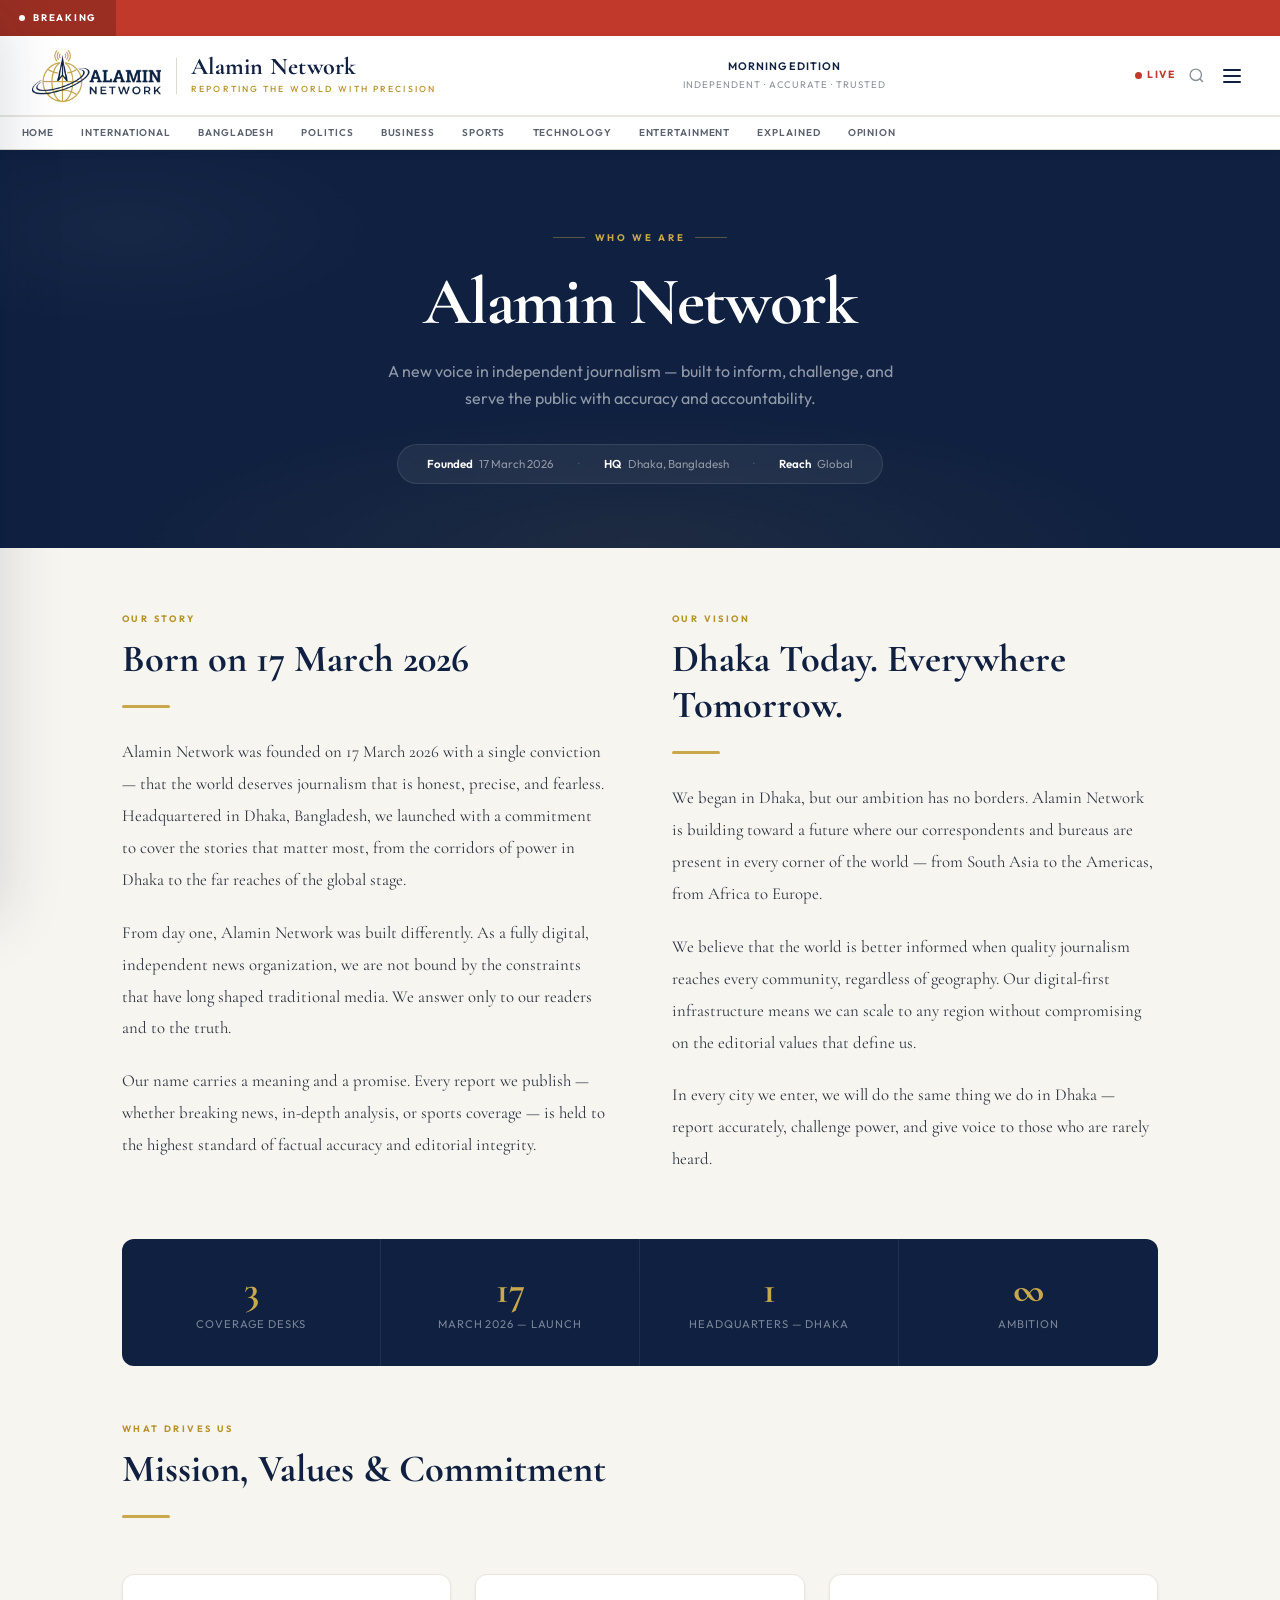
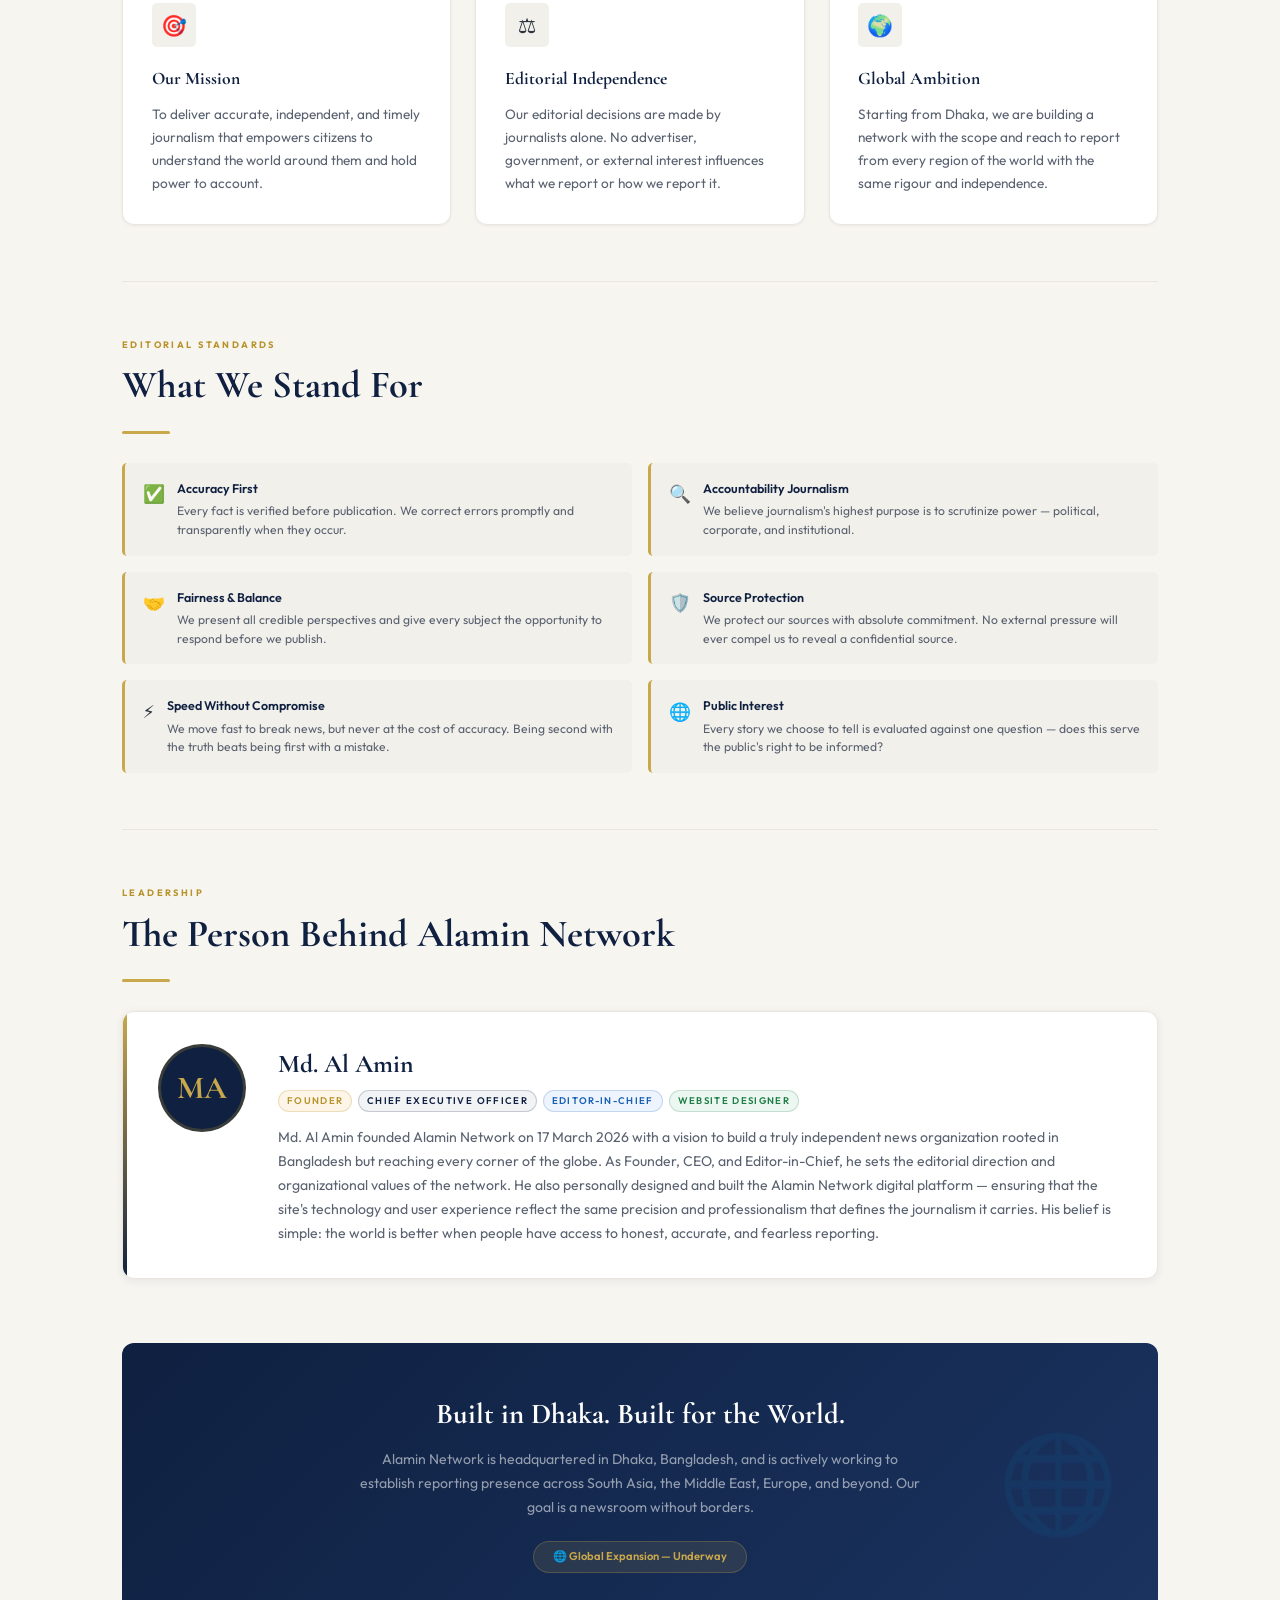
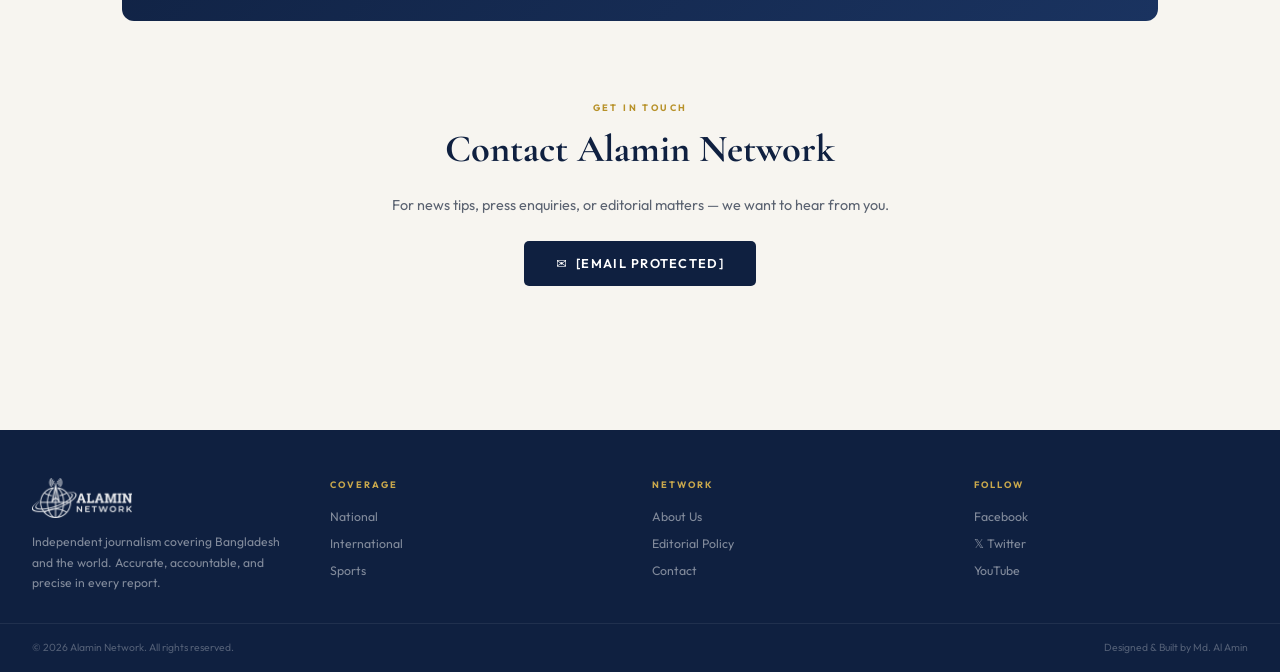
==== commit 8d8bccb3: "Update about.html" ====
--- a/about.html
+++ b/about.html
@@ -435,6 +435,20 @@
       </button>
     </div>
   </div>
+  <nav class="cat-nav" id="cat-nav">
+    <div class="cat-nav-inner">
+      <a href="index.html" class="cat-link">Home</a>
+      <a href="category.html?cat=international"  class="cat-link" data-cat="international">International</a>
+      <a href="category.html?cat=bangladesh"     class="cat-link" data-cat="bangladesh">Bangladesh</a>
+      <a href="category.html?cat=politics"       class="cat-link" data-cat="politics">Politics</a>
+      <a href="category.html?cat=business"       class="cat-link" data-cat="business">Business</a>
+      <a href="category.html?cat=sports"         class="cat-link" data-cat="sports">Sports</a>
+      <a href="category.html?cat=technology"     class="cat-link" data-cat="technology">Technology</a>
+      <a href="category.html?cat=entertainment"  class="cat-link" data-cat="entertainment">Entertainment</a>
+      <a href="category.html?cat=explained"      class="cat-link" data-cat="explained">Explained</a>
+      <a href="category.html?cat=opinion"        class="cat-link" data-cat="opinion">Opinion</a>
+    </div>
+  </nav>
 </header>
 
 <!-- DRAWER BACKDROP -->
--- a/css/main.css
+++ b/css/main.css
@@ -76,38 +76,71 @@
 .breaking-scroll-inner{display:inline-block;white-space:nowrap;animation:marquee 30s linear infinite;font-family:var(--ui);font-size:.78rem;color:rgba(255,255,255,.92);padding-left:100%;line-height:36px}
 @keyframes marquee{0%{transform:translateX(0)}100%{transform:translateX(-100%)}}
 
-/* ── HEADER ────────────────────────────────────────── */
-.site-header{position:sticky;top:0;z-index:200;background:var(--surface);border-bottom:1px solid var(--border);box-shadow:var(--sh-sm)}
-
-.header-brand-row{max-width:1380px;margin:0 auto;padding:.85rem 2rem;display:flex;align-items:center;gap:1rem}
-
-.header-logo{display:flex;align-items:center;gap:.9rem}
-.logo-img{height:52px;width:auto;object-fit:contain}
-.logo-divider{width:1px;height:36px;background:var(--border);flex-shrink:0}
+/* ── HEADER ── compact, slides as one unit with nav ── */
+.site-header{
+  position: sticky;
+  top: 0;
+  z-index: 200;
+  background: var(--surface);
+  box-shadow: var(--sh-sm);
+  /* Slide entire header+nav as one unit */
+  will-change: transform;
+  transform: translateY(0);
+  transition: transform .32s cubic-bezier(.4,0,.2,1),
+              box-shadow .3s ease;
+}
+.site-header.hide-up{
+  transform: translateY(-100%);
+}
+.site-header.scrolled{
+  box-shadow: 0 2px 16px rgba(15,32,64,.12);
+}
+
+/* Compact brand row */
+.header-brand-row{
+  max-width: 1380px;
+  margin: 0 auto;
+  padding: .55rem 2rem;
+  display: flex;
+  align-items: center;
+  gap: .8rem;
+  border-bottom: 1px solid var(--border-lt);
+}
+
+.header-logo{display:flex;align-items:center;gap:.7rem;flex-shrink:0}
+
+/* Compact logo — small and professional */
+.logo-img{height:38px;width:auto;object-fit:contain;flex-shrink:0}
+.logo-divider{width:1px;height:26px;background:var(--border);flex-shrink:0}
 .logo-text{display:flex;flex-direction:column}
-.logo-text-main{font-family:var(--display);font-size:1.5rem;font-weight:700;color:var(--navy);line-height:1;letter-spacing:.01em}
-.logo-text-sub{font-family:var(--ui);font-size:.55rem;font-weight:500;letter-spacing:.24em;color:var(--gold);text-transform:uppercase;margin-top:.2rem}
-
-.edition-badge{text-align:center;font-family:var(--ui);font-size:.6rem;letter-spacing:.1em;color:var(--text-4);text-transform:uppercase;flex:1}
-.edition-name{display:block;color:var(--navy);font-weight:600;font-size:.68rem;margin-bottom:.1rem}
-
-.header-actions{display:flex;align-items:center;gap:.2rem;margin-left:auto;flex-shrink:0}
-.header-btn{background:none;border:none;color:var(--text-4);padding:.45rem .5rem;font-size:.72rem;display:flex;align-items:center;gap:.35rem;font-family:var(--ui);border-radius:var(--r);transition:color .18s var(--ease)}
+.logo-text-main{font-family:var(--display);font-size:1.15rem;font-weight:700;color:var(--navy);line-height:1;letter-spacing:.01em;white-space:nowrap}
+.logo-text-sub{font-family:var(--ui);font-size:.48rem;font-weight:500;letter-spacing:.22em;color:var(--gold);text-transform:uppercase;margin-top:.15rem;white-space:nowrap}
+
+/* Edition — centered, small */
+.edition-badge{
+  text-align:center;
+  font-family:var(--ui);
+  font-size:.55rem;
+  letter-spacing:.1em;
+  color:var(--text-4);
+  text-transform:uppercase;
+  flex:1;
+}
+.edition-name{display:block;color:var(--navy);font-weight:600;font-size:.6rem;margin-bottom:.1rem}
+
+.header-actions{display:flex;align-items:center;gap:.15rem;margin-left:auto;flex-shrink:0}
+.header-btn{background:none;border:none;color:var(--text-4);padding:.4rem .45rem;font-size:.7rem;display:flex;align-items:center;gap:.3rem;font-family:var(--ui);border-radius:var(--r);transition:color .18s var(--ease)}
 .header-btn:hover{color:var(--navy)}
 
 /* Hamburger */
-.hamburger-btn{background:none;border:none;width:32px;height:32px;display:flex;flex-direction:column;justify-content:center;align-items:center;gap:4px;border-radius:var(--r);transition:opacity .18s}
+.hamburger-btn{background:none;border:none;width:30px;height:30px;display:flex;flex-direction:column;justify-content:center;align-items:center;gap:4px;border-radius:var(--r);transition:opacity .18s}
 .hamburger-btn:hover{opacity:.6}
-.ham-bar{width:18px;height:2px;background:var(--navy);border-radius:2px;transition:background .18s,transform .25s var(--ease),opacity .25s;display:block}
-.hamburger-btn.open .ham-bar:nth-child(1){transform:translateY(6px) rotate(45deg)}
+.ham-bar{width:17px;height:1.5px;background:var(--navy);border-radius:2px;transition:background .18s,transform .25s var(--ease),opacity .25s;display:block}
+.hamburger-btn.open .ham-bar:nth-child(1){transform:translateY(5.5px) rotate(45deg)}
 .hamburger-btn.open .ham-bar:nth-child(2){opacity:0;transform:scaleX(0)}
-.hamburger-btn.open .ham-bar:nth-child(3){transform:translateY(-6px) rotate(-45deg)}
-
-/* ── CATEGORY NAV ──────────────────────────────────── */
-
-
-
-
+.hamburger-btn.open .ham-bar:nth-child(3){transform:translateY(-5.5px) rotate(-45deg)}
+
+/* ── CATEGORY NAV — scrollable strip, part of sticky header ── */
 /* ── BREAKING BANNER ───────────────────────────────── */
 .breaking-banner{background:var(--red);display:none;align-items:center;height:36px;overflow:hidden}
 .breaking-banner.visible{display:flex}
@@ -234,34 +267,9 @@
   transition: color .18s;
   white-space: nowrap;
 }
-.header-inline-nav a::after{
-  content: '';
-  position: absolute;
-  bottom: -2px;
-  left: .85rem;
-  right: .85rem;
-  height: 2px;
-  background: var(--navy);
-  transform: scaleX(0);
-  transition: transform .22s var(--ease);
-}
-.header-inline-nav a:hover{ color: var(--navy); }
-.header-inline-nav a:hover::after{ transform: scaleX(1); }
-.header-inline-nav a.active{ color: var(--navy); }
-.header-inline-nav a.active::after{ transform: scaleX(1); }
-
-/* ── SCROLLED STATE ── */
-.site-header.scrolled .logo-img{ height: 34px; }
-.site-header.scrolled .logo-divider{ opacity: 0; width: 0; overflow: hidden; }
-.site-header.scrolled .logo-text{ opacity: 0; max-width: 0; pointer-events: none; }
-.site-header.scrolled .edition-badge{ opacity: 0; pointer-events: none; }
-.site-header.scrolled .header-brand-row{ padding: .5rem 2rem; }
-.site-header.scrolled{ box-shadow: 0 2px 16px rgba(15,32,64,.1); }
-
-/* ── CATEGORY NAV — homepage only, horizontal scrollable ── */
+/* ── CATEGORY NAV — scrollable strip, compact ── */
 .cat-nav{
   border-top: 1px solid var(--border-lt);
-  border-bottom: 1px solid var(--border-lt);
   background: var(--surface);
   overflow-x: auto;
   overflow-y: hidden;
@@ -292,7 +300,7 @@
   width: max-content;
   min-width: 100%;
 }
-.cat-link{font-family:var(--ui);font-size:.7rem;font-weight:600;letter-spacing:.09em;text-transform:uppercase;color:var(--text-3);padding:.65rem 1rem;position:relative;transition:color .18s;white-space:nowrap;flex-shrink:0}
+.cat-link{font-family:var(--ui);font-size:.62rem;font-weight:600;letter-spacing:.09em;text-transform:uppercase;color:var(--text-3);padding:.5rem .85rem;position:relative;transition:color .18s;white-space:nowrap;flex-shrink:0}
 .cat-link::after{content:'';position:absolute;bottom:0;left:1.1rem;right:1.1rem;height:2px;background:var(--navy);transform:scaleX(0);transition:transform .22s var(--ease)}
 .cat-link:hover{color:var(--navy)}
 .cat-link:hover::after,.cat-link.active::after{transform:scaleX(1)}
@@ -540,11 +548,11 @@
 }
 @media(max-width:768px){
   .site-main{padding:0 1rem 4rem}
-  .header-brand-row{grid-template-columns:1fr auto;padding:.65rem 1rem}
+  .header-brand-row{padding:.45rem 1rem}
   .edition-badge{display:none}
   .logo-text{display:none}
   .logo-divider{display:none}
-  .logo-img{height:40px}
+  .logo-img{height:32px}
   .news-grid{grid-template-columns:1fr;gap:1rem}
   .news-grid .news-card:first-child{grid-column:span 1}
   .hero{margin:1rem 0 0}
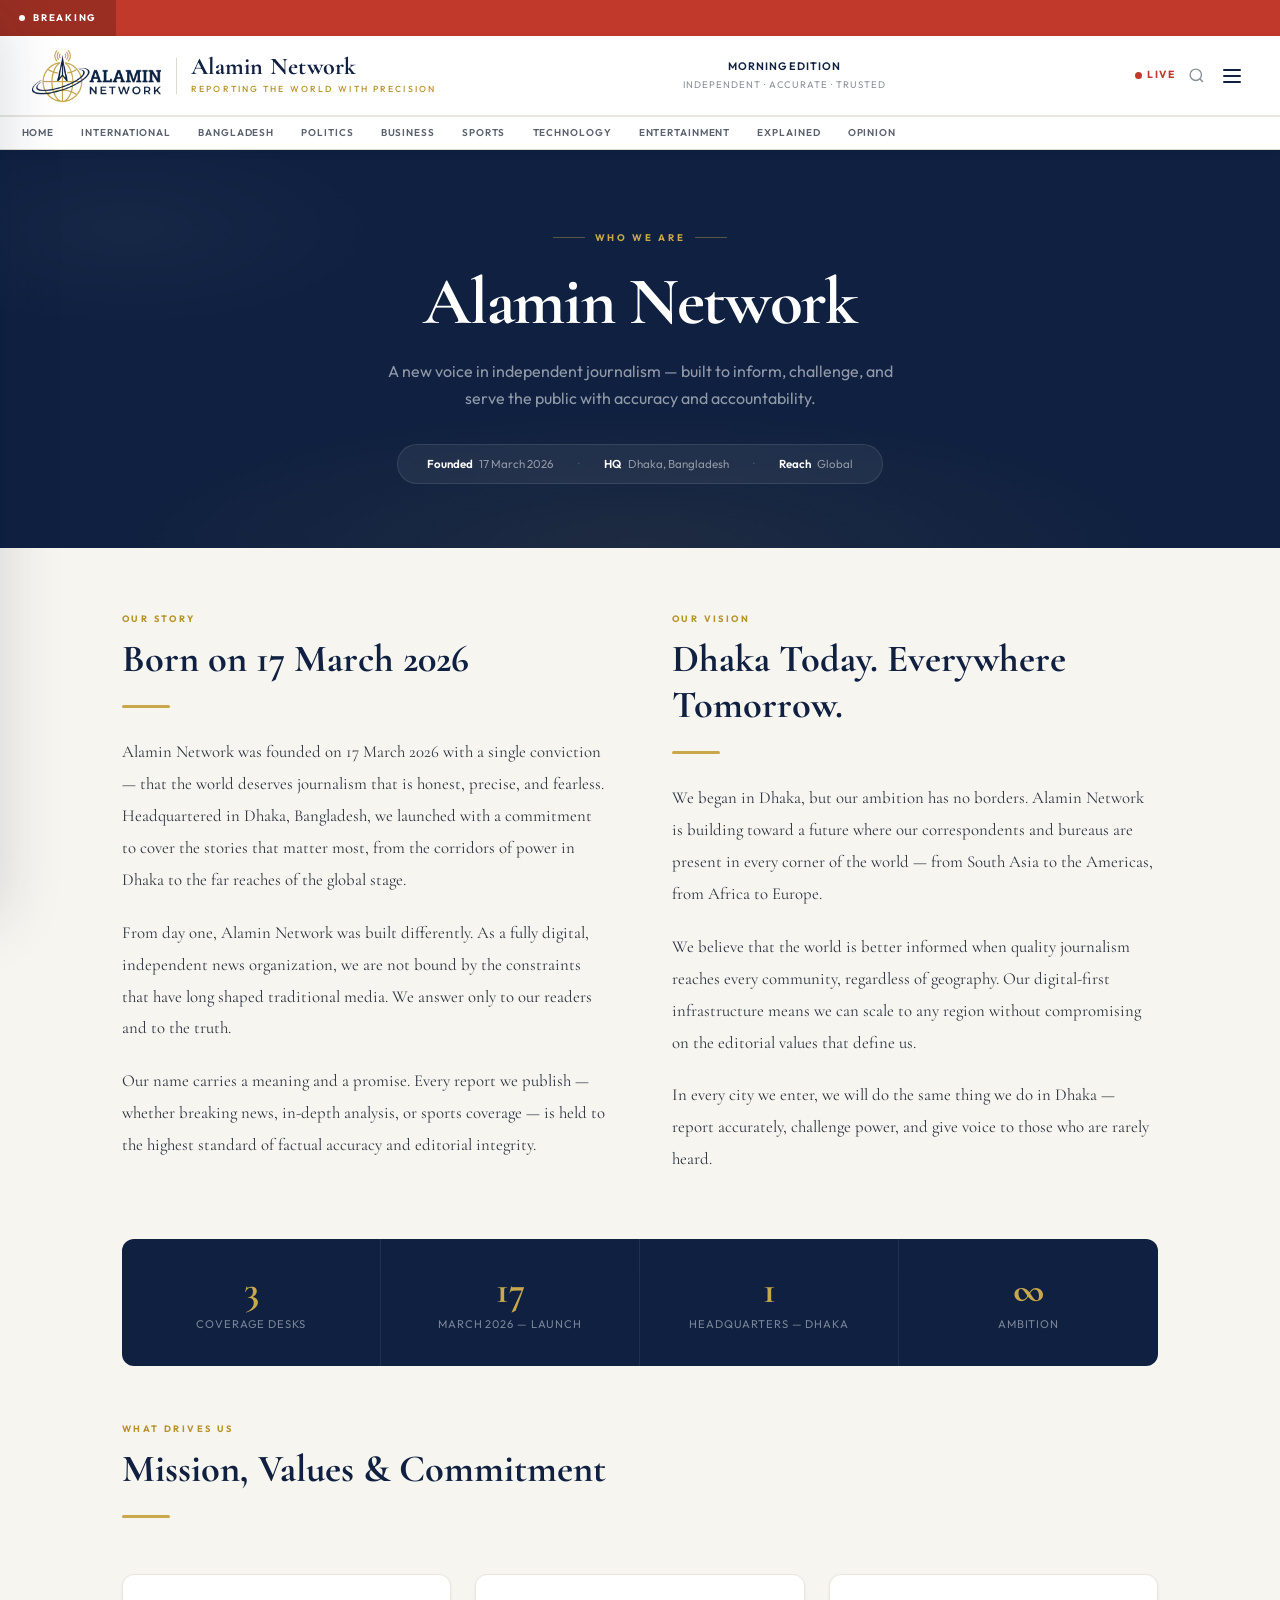
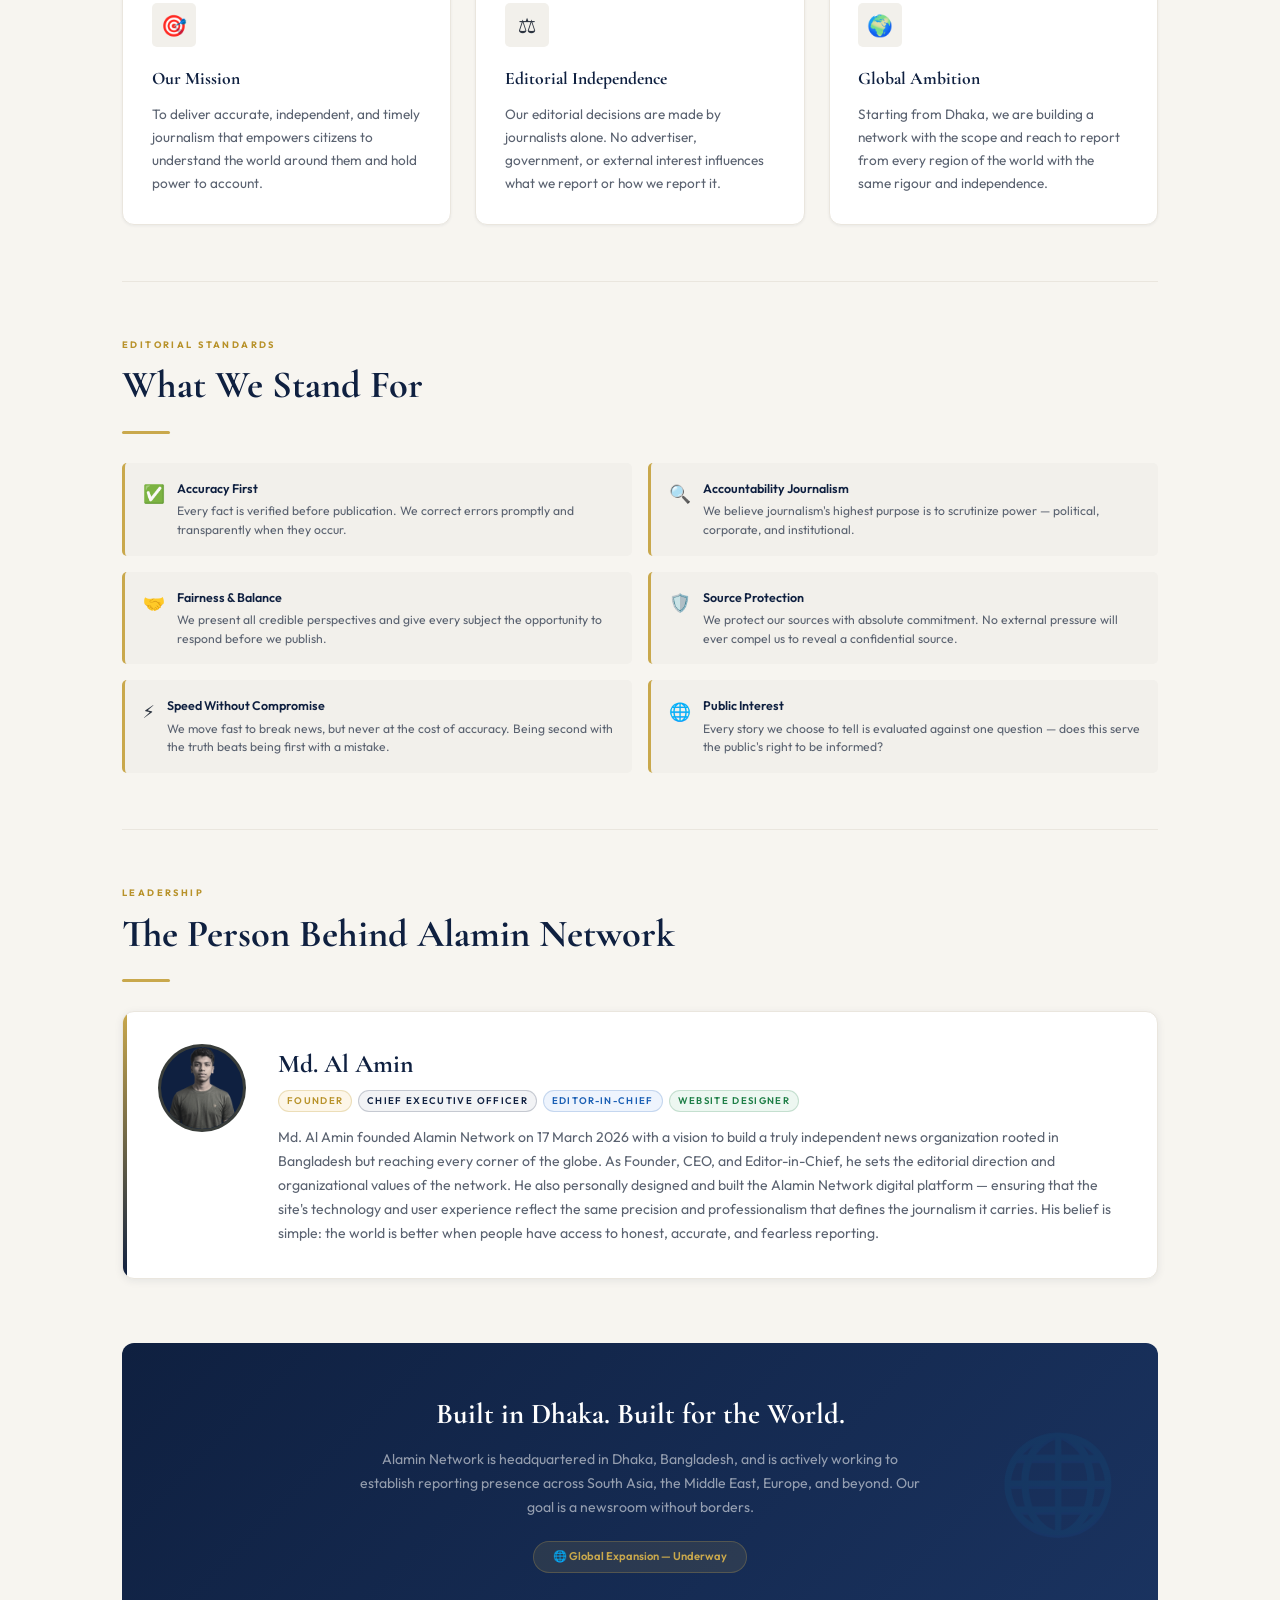
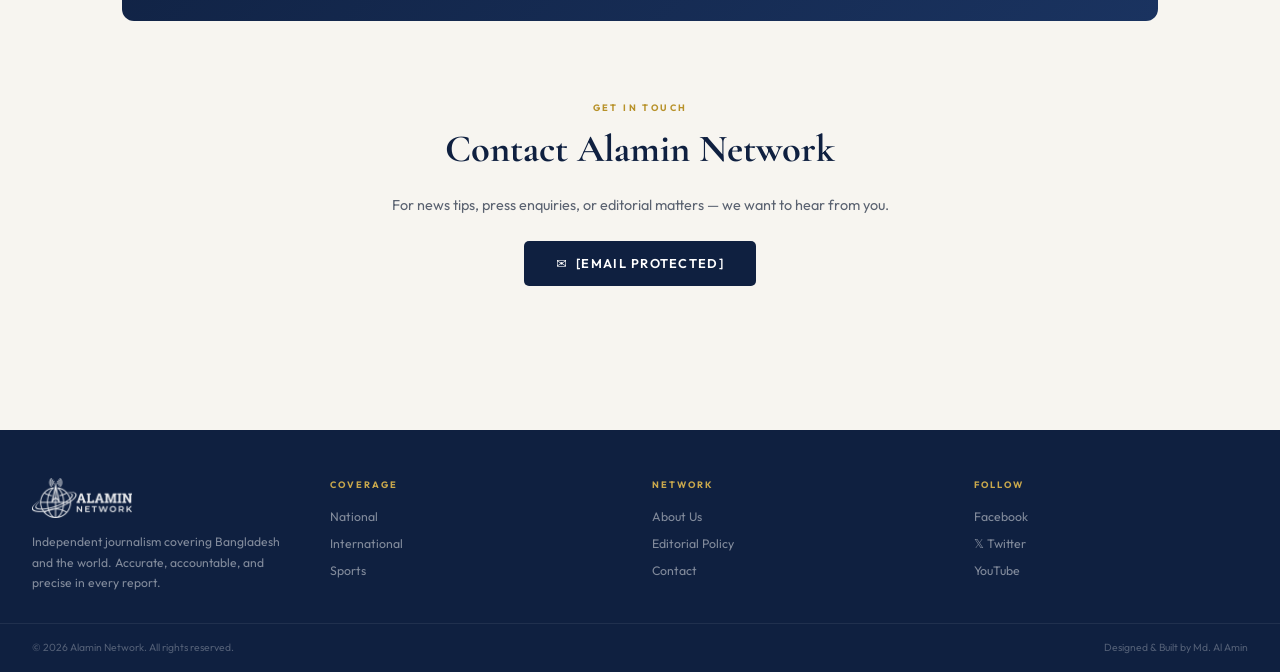
==== commit 3c568129: "Update about.html" ====
--- a/about.html
+++ b/about.html
@@ -649,7 +649,10 @@
     <div class="about-section-divider"></div>
 
     <div class="leader-card">
-      <div class="leader-avatar">MA</div>
+      <div class="leader-avatar" style="padding:0;overflow:hidden">
+        <img src="images/IMG_20260314_221739.png" alt="Md. Al Amin"
+          style="width:100%;height:100%;object-fit:cover;object-position:center top;border-radius:50%;display:block;" />
+      </div>
       <div class="leader-info">
         <div class="leader-name">Md. Al Amin</div>
         <div class="leader-roles">
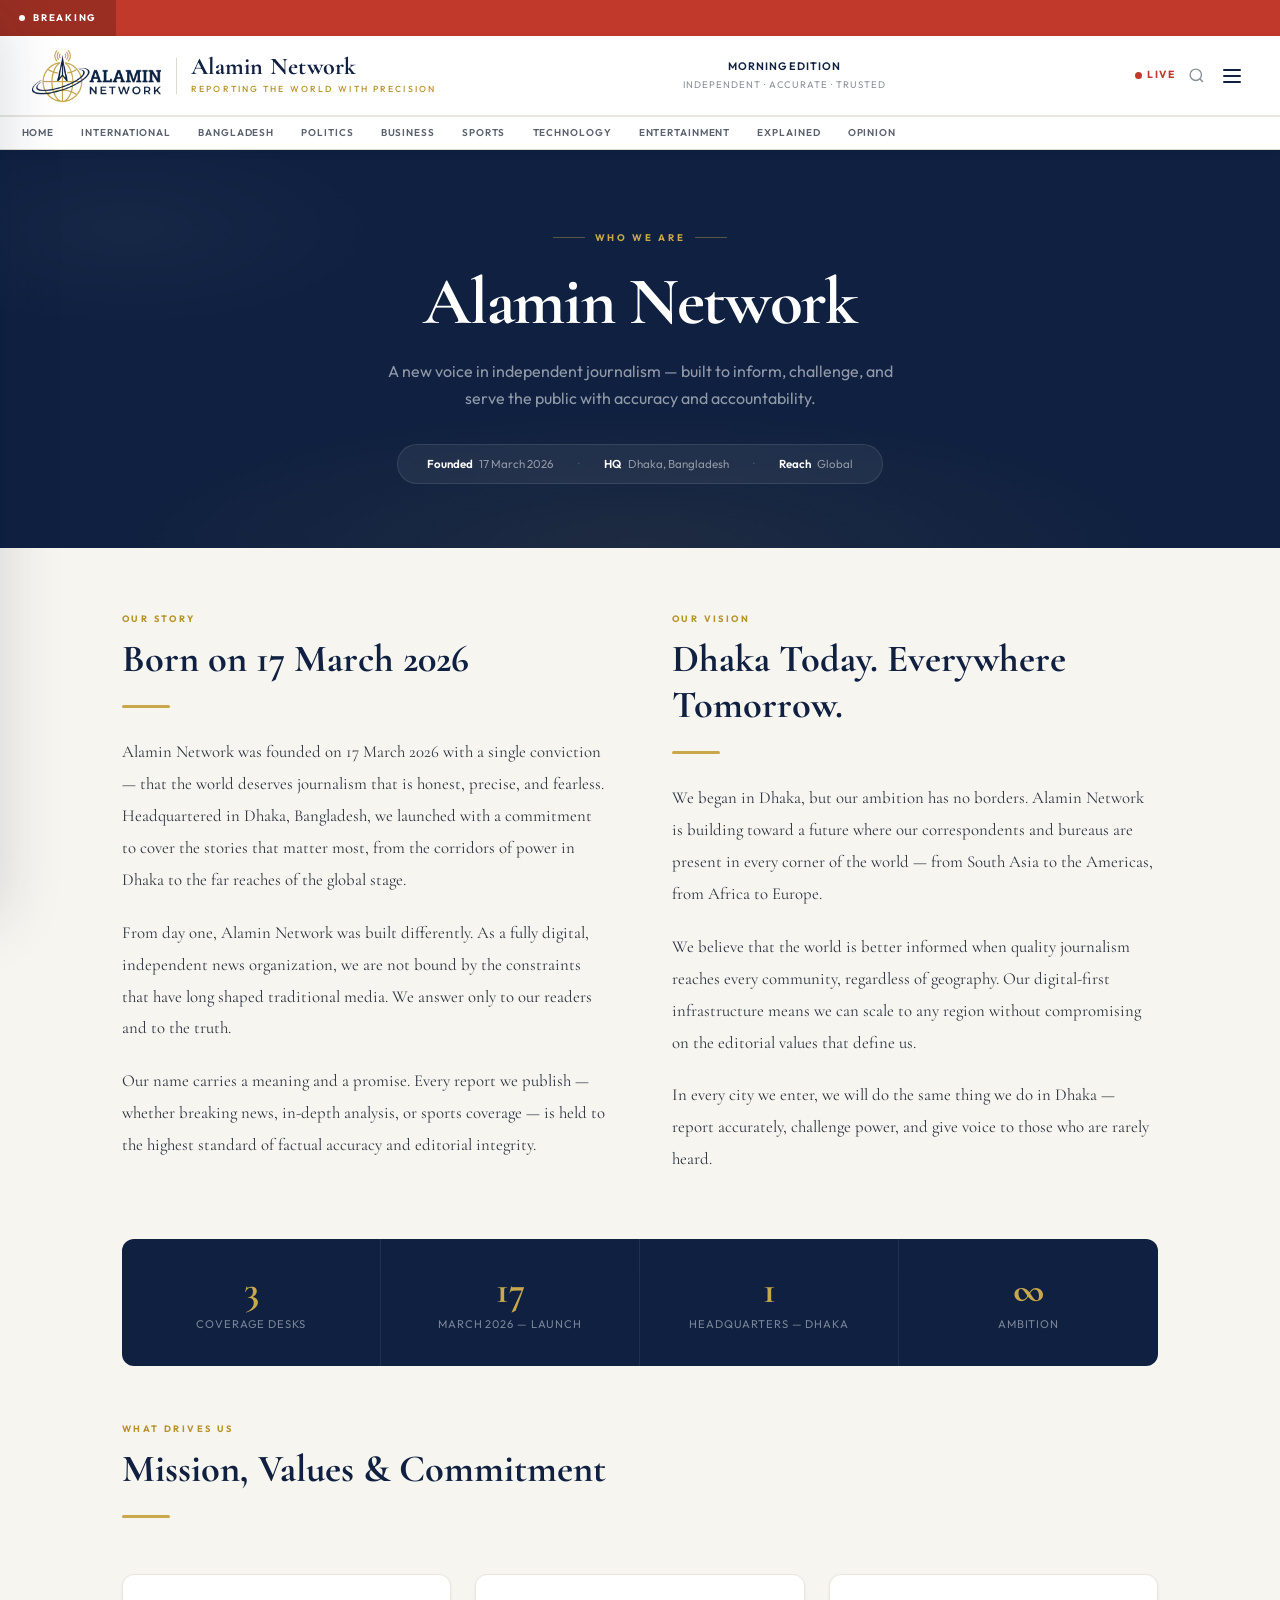
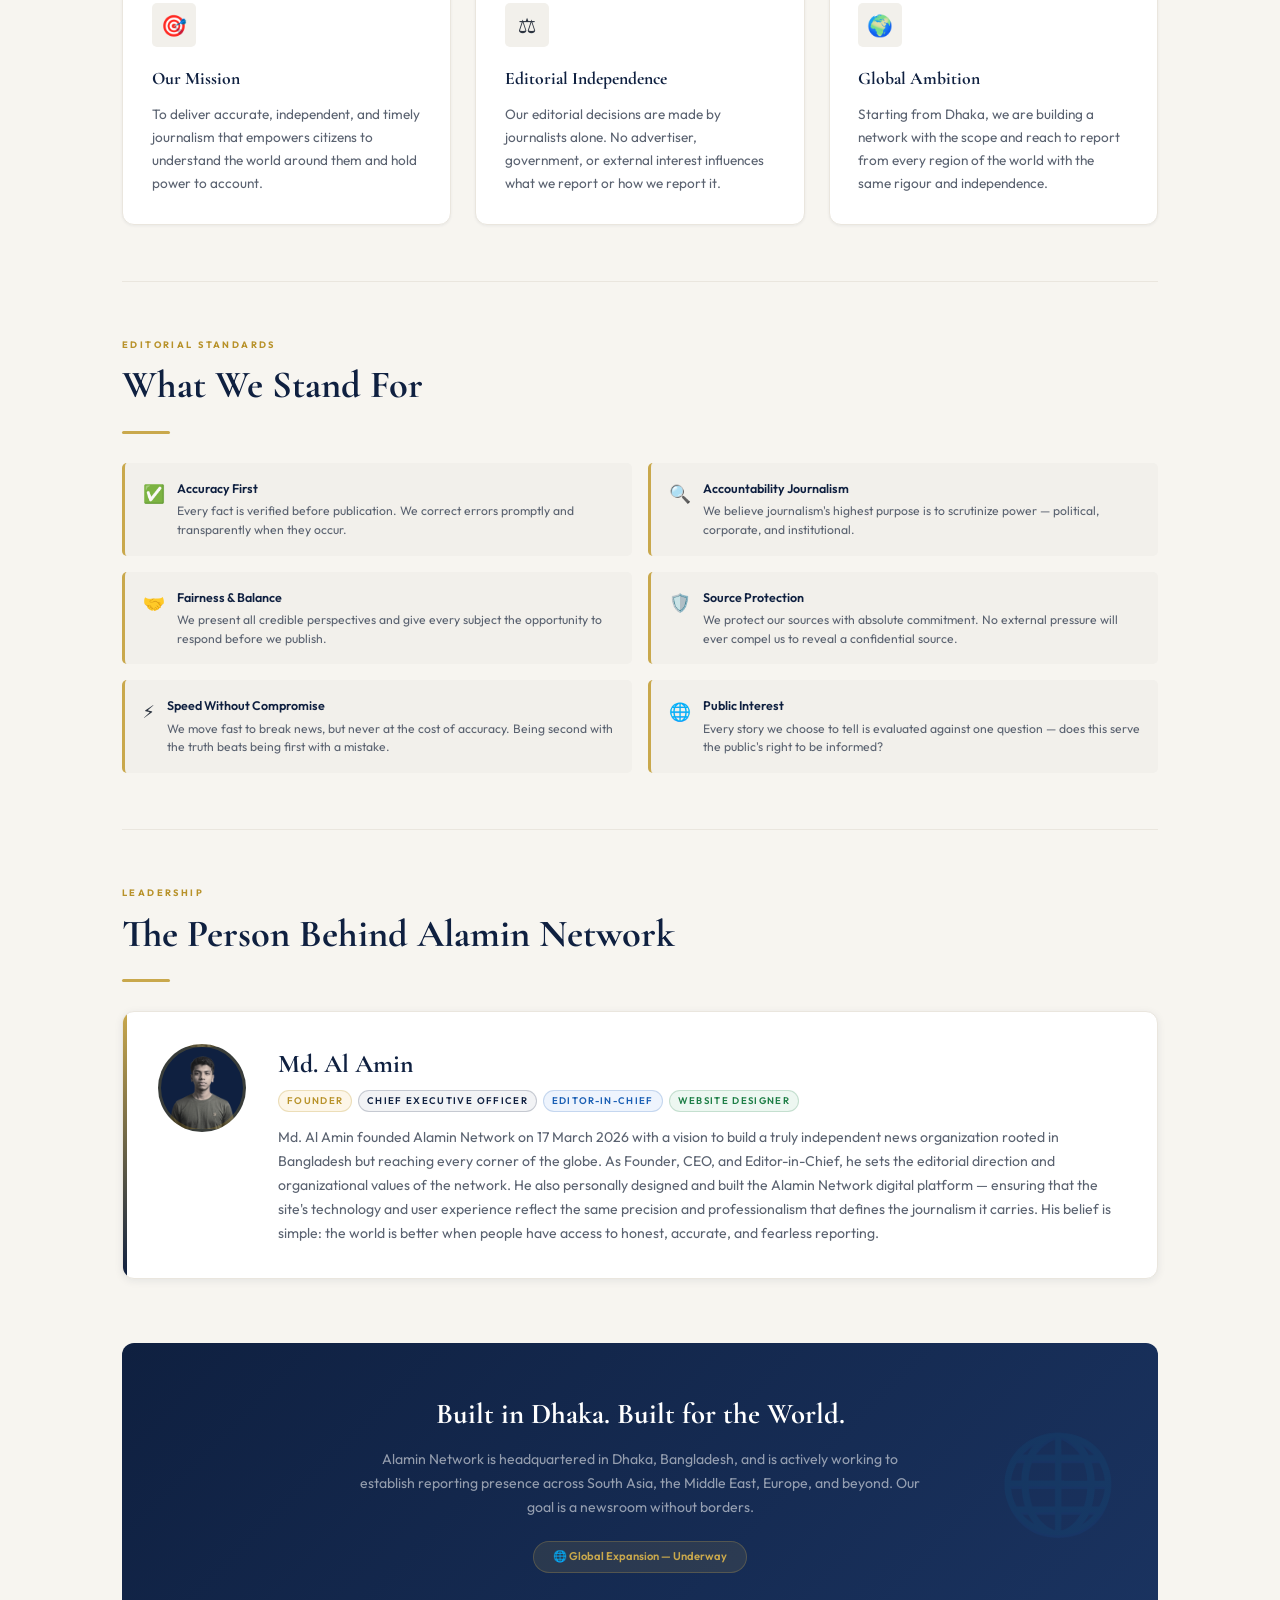
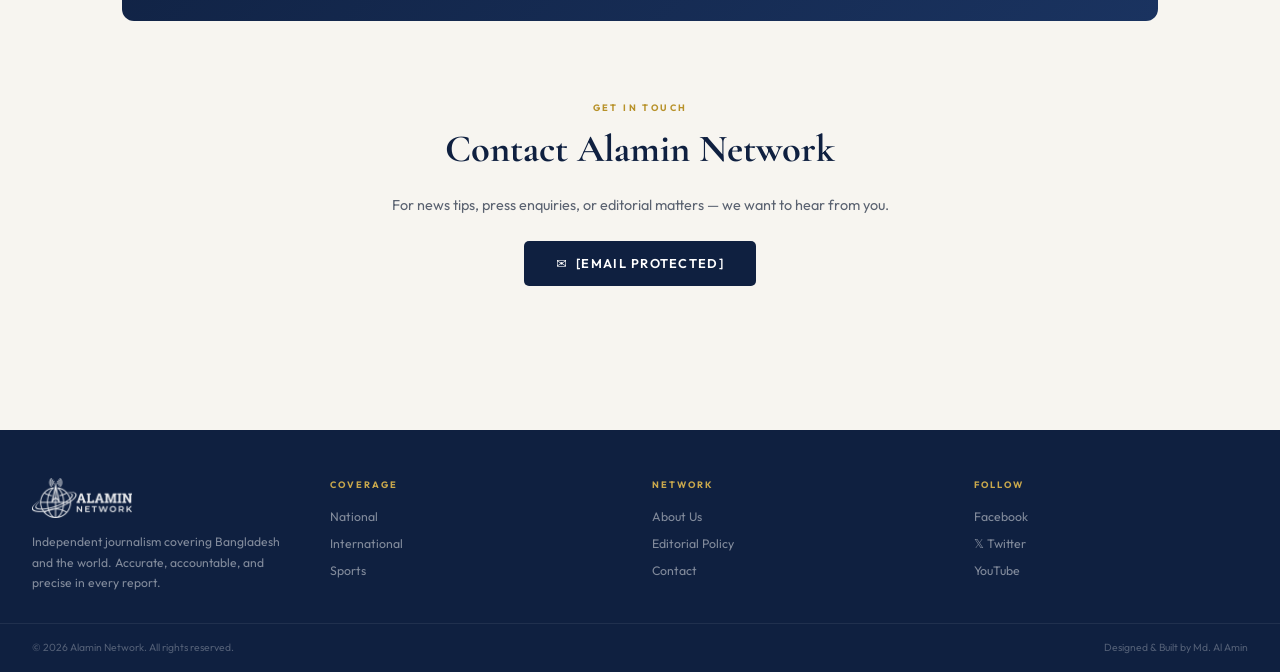
==== commit bea9cbf0: "Update about.html" ====
--- a/about.html
+++ b/about.html
@@ -649,10 +649,7 @@
     <div class="about-section-divider"></div>
 
     <div class="leader-card">
-      <div class="leader-avatar" style="padding:0;overflow:hidden">
-        <img src="images/IMG_20260314_221739.png" alt="Md. Al Amin"
-          style="width:100%;height:100%;object-fit:cover;object-position:center top;border-radius:50%;display:block;" />
-      </div>
+      <div class="leader-avatar" style="background-image:url('images/IMG_20260314_221739.png');background-size:cover;background-position:center top;padding:0;font-size:0;"></div>
       <div class="leader-info">
         <div class="leader-name">Md. Al Amin</div>
         <div class="leader-roles">
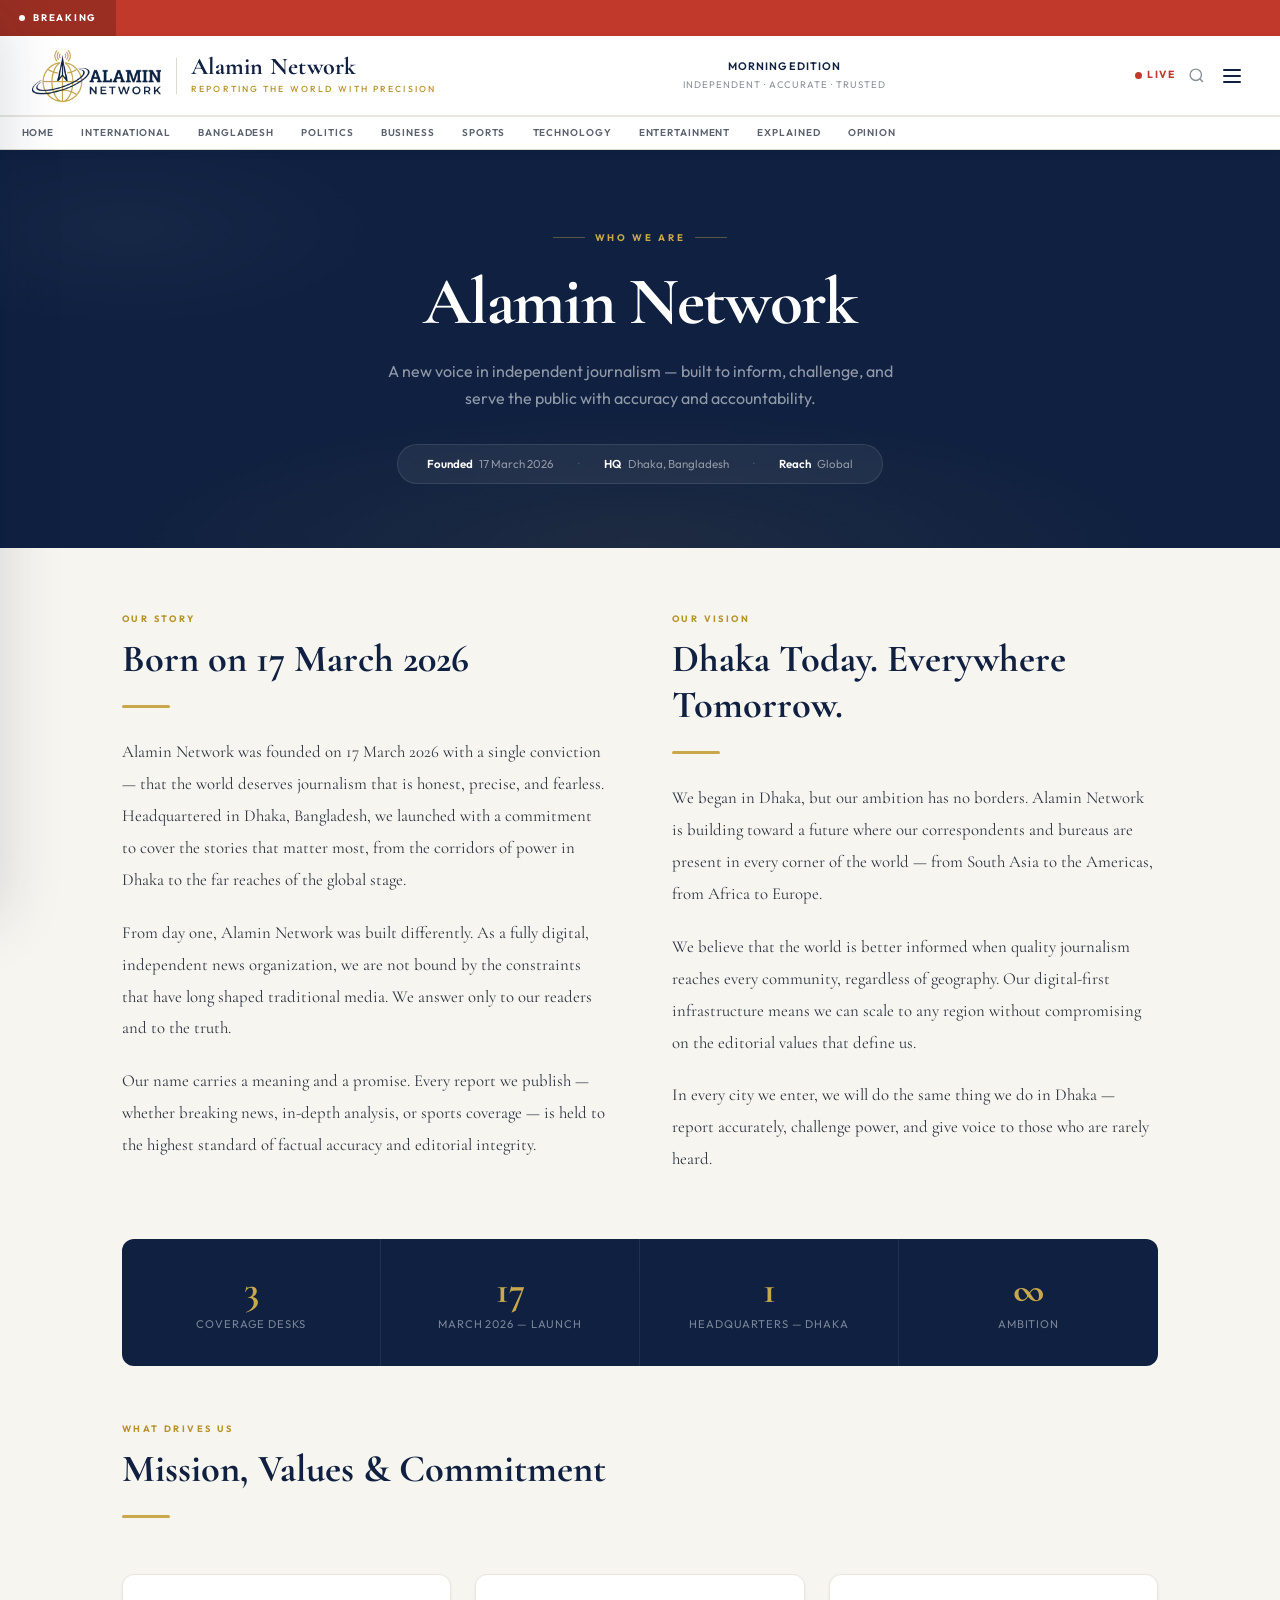
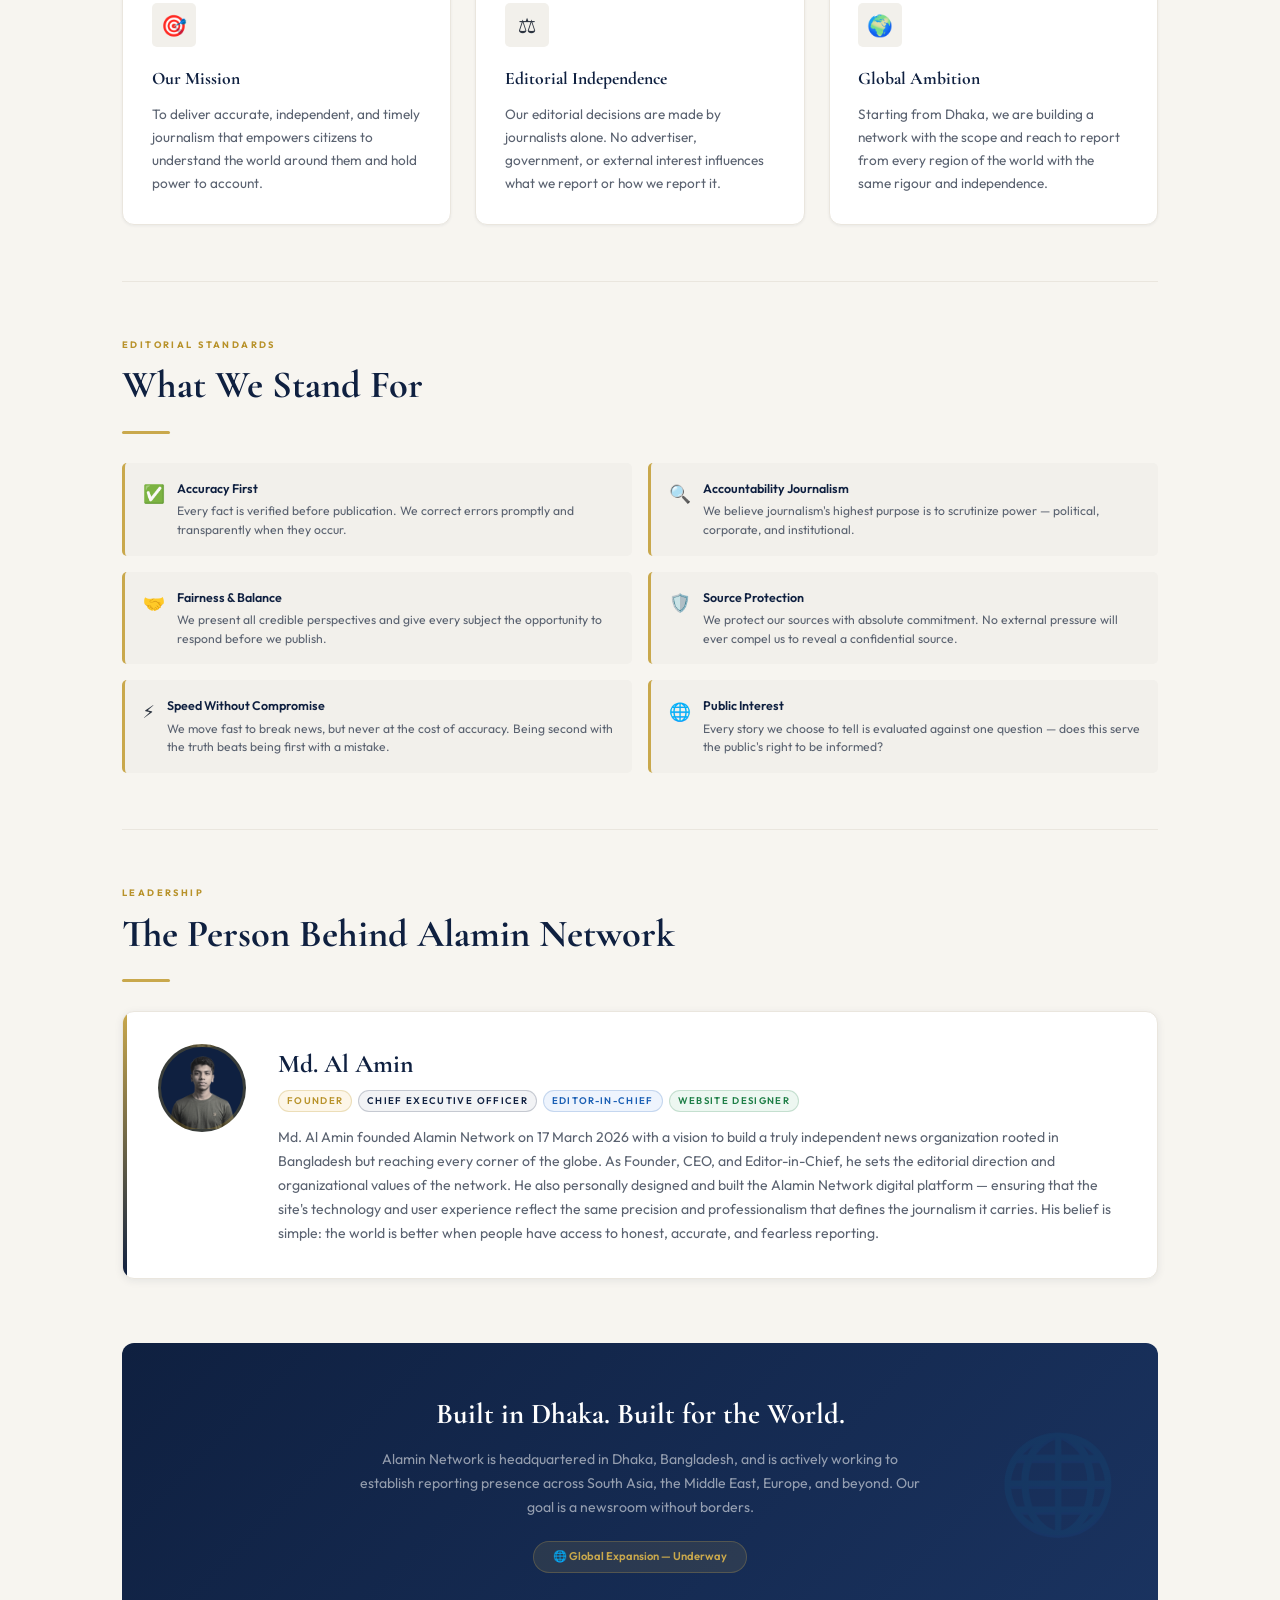
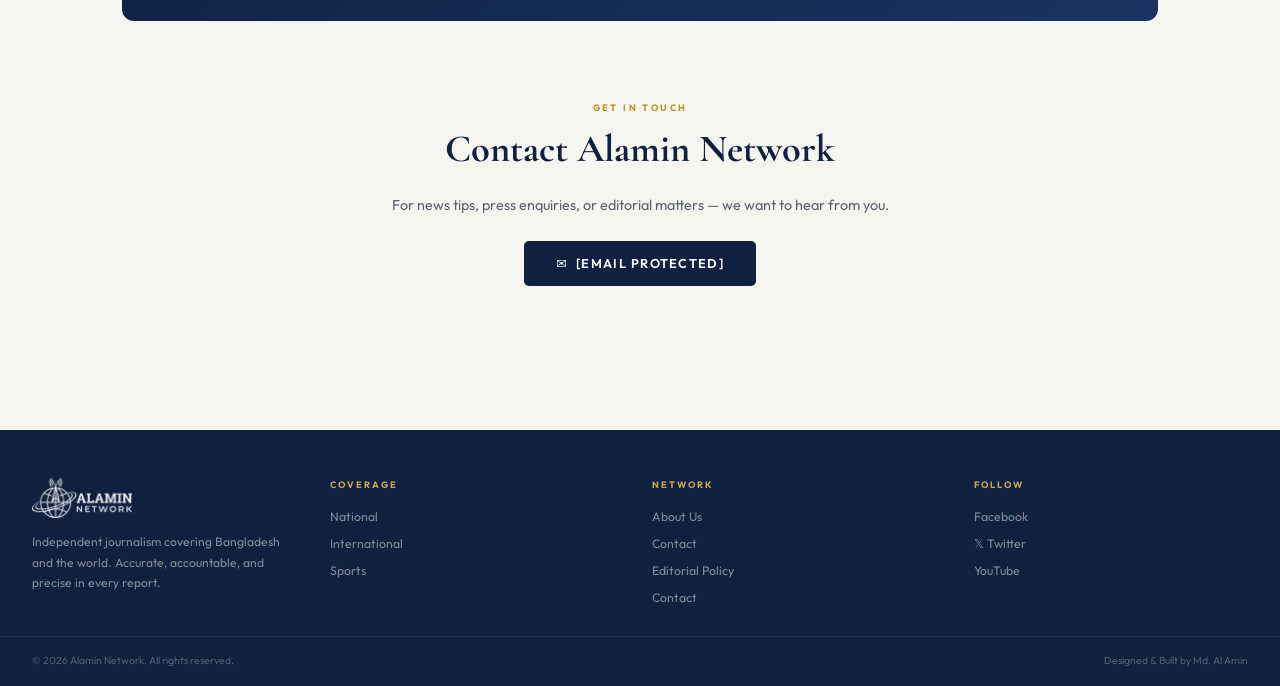
==== commit 26bc9d6c: "Update about.html" ====
--- a/about.html
+++ b/about.html
@@ -486,6 +486,12 @@
       <a href="#">YouTube</a>
     </div>
   </div>
+  <div>
+    <div class="drawer-nav-label">Pages</div>
+    <a href="about.html"   class="drawer-link active"><span class="drawer-dot" style="background:var(--gold)"></span>About Us</a>
+    <a href="archive.html" class="drawer-link"><span class="drawer-dot" style="background:var(--text-4)"></span>Archive</a>
+    <a href="contact.html" class="drawer-link"><span class="drawer-dot" style="background:var(--cat-int)"></span>Contact</a>
+  </div>
 </nav>
 
 <!-- SEARCH OVERLAY -->
@@ -705,6 +711,7 @@
       <div class="footer-col-title">Network</div>
       <div class="footer-links">
         <a href="about.html">About Us</a>
+        <a href="contact.html">Contact</a>
         <a href="#">Editorial Policy</a>
         <a href="#">Contact</a>
       </div>
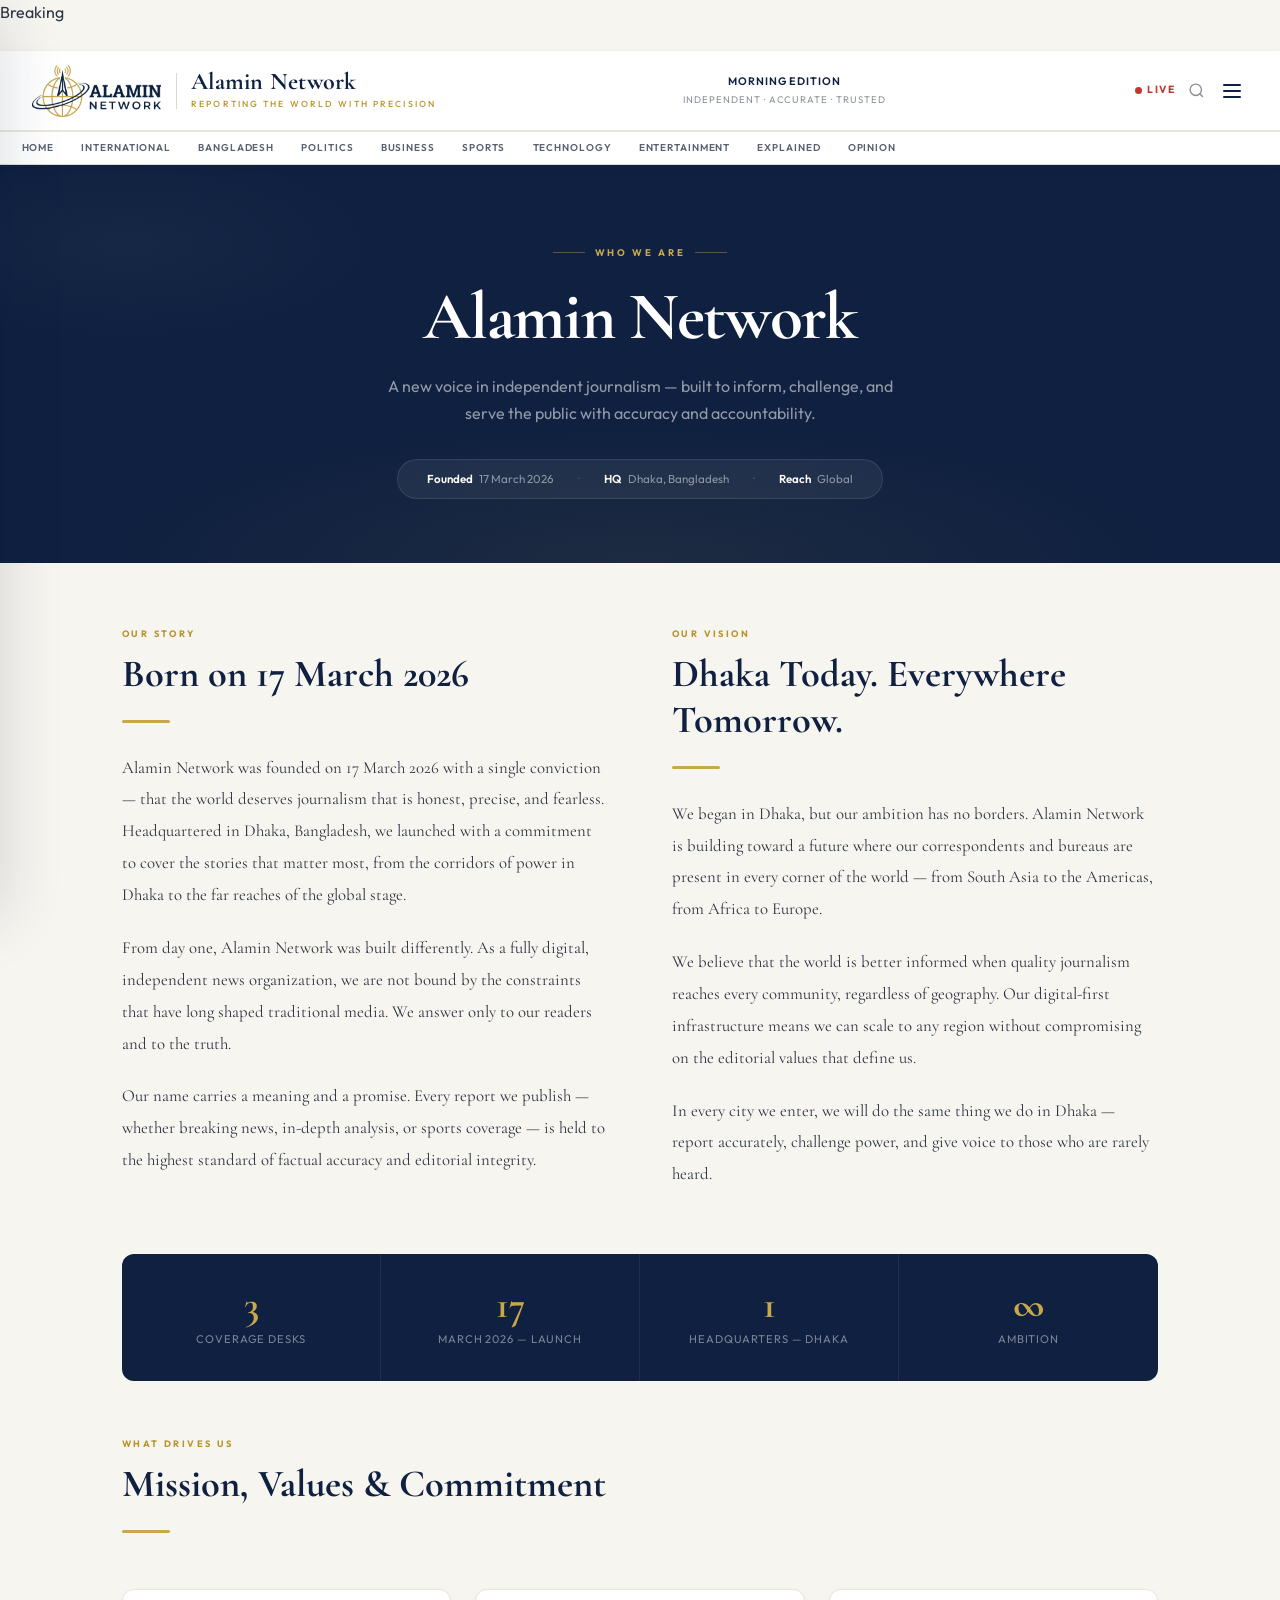
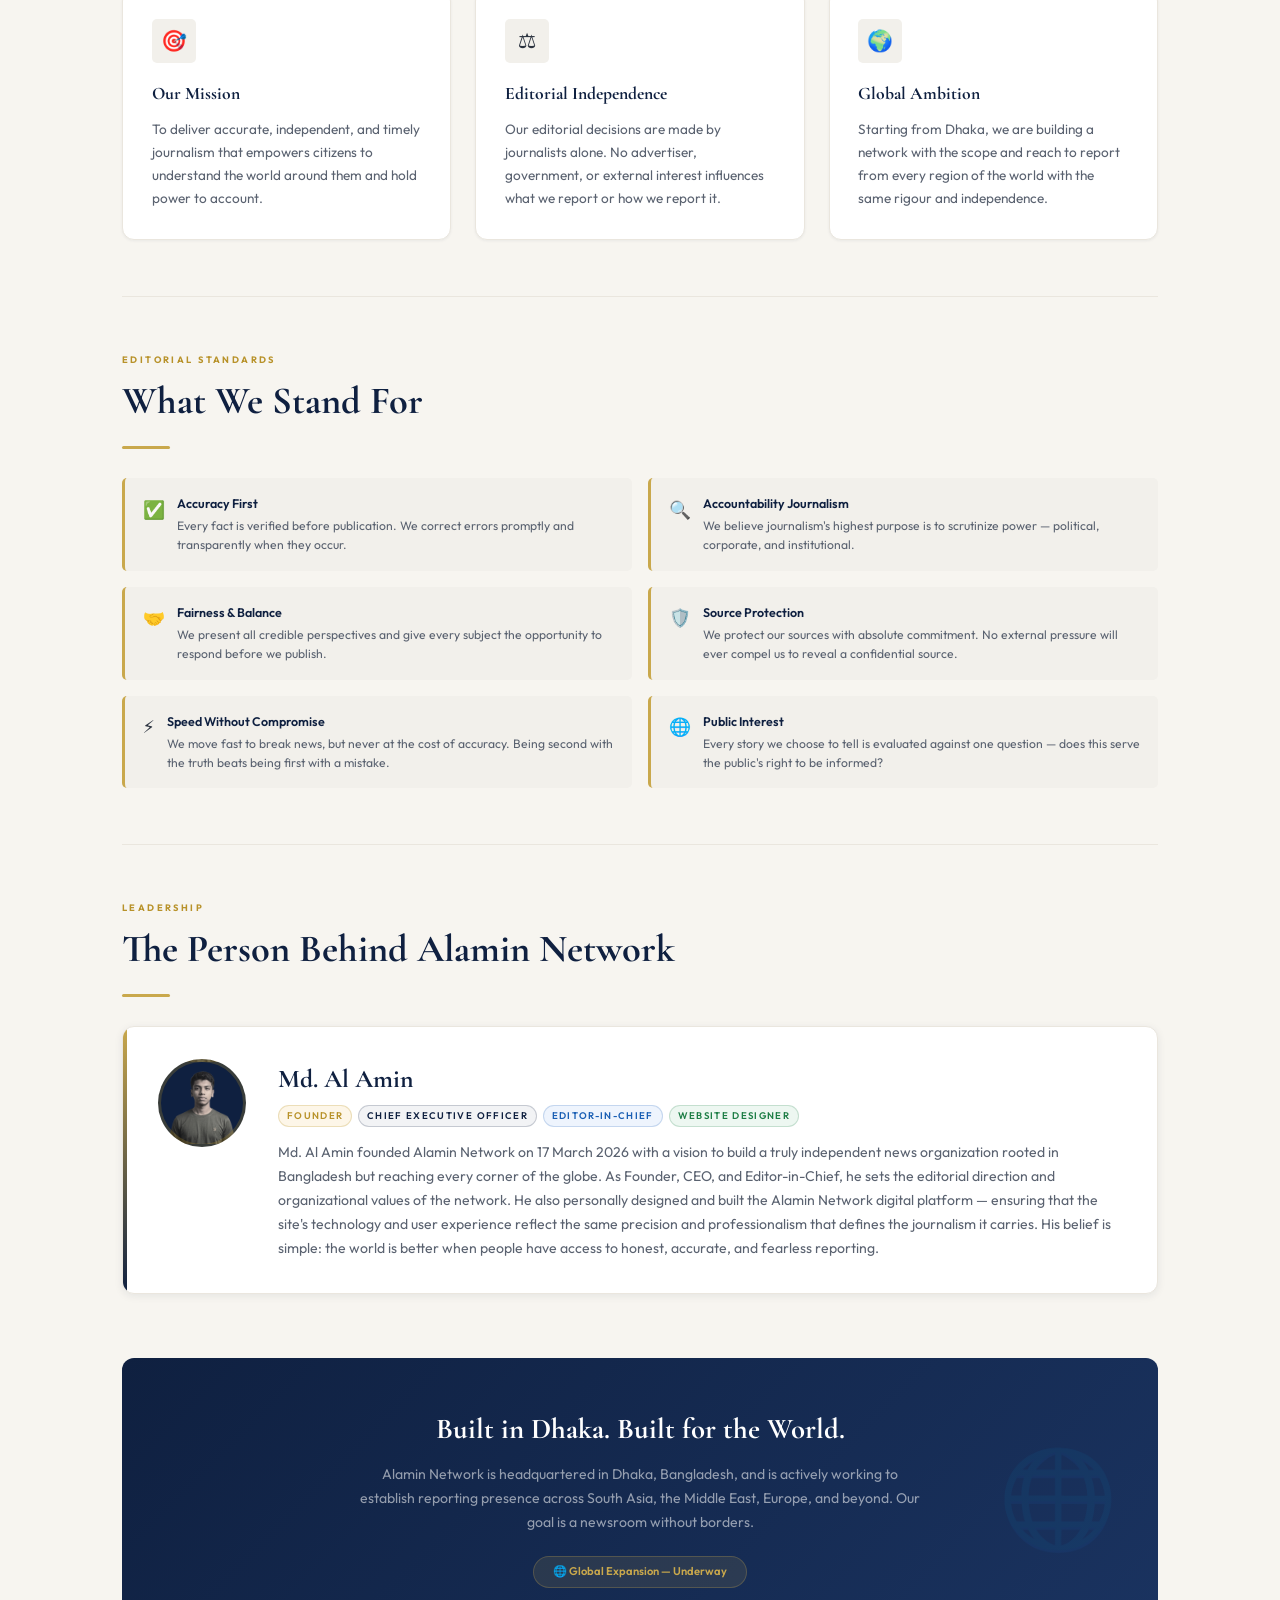
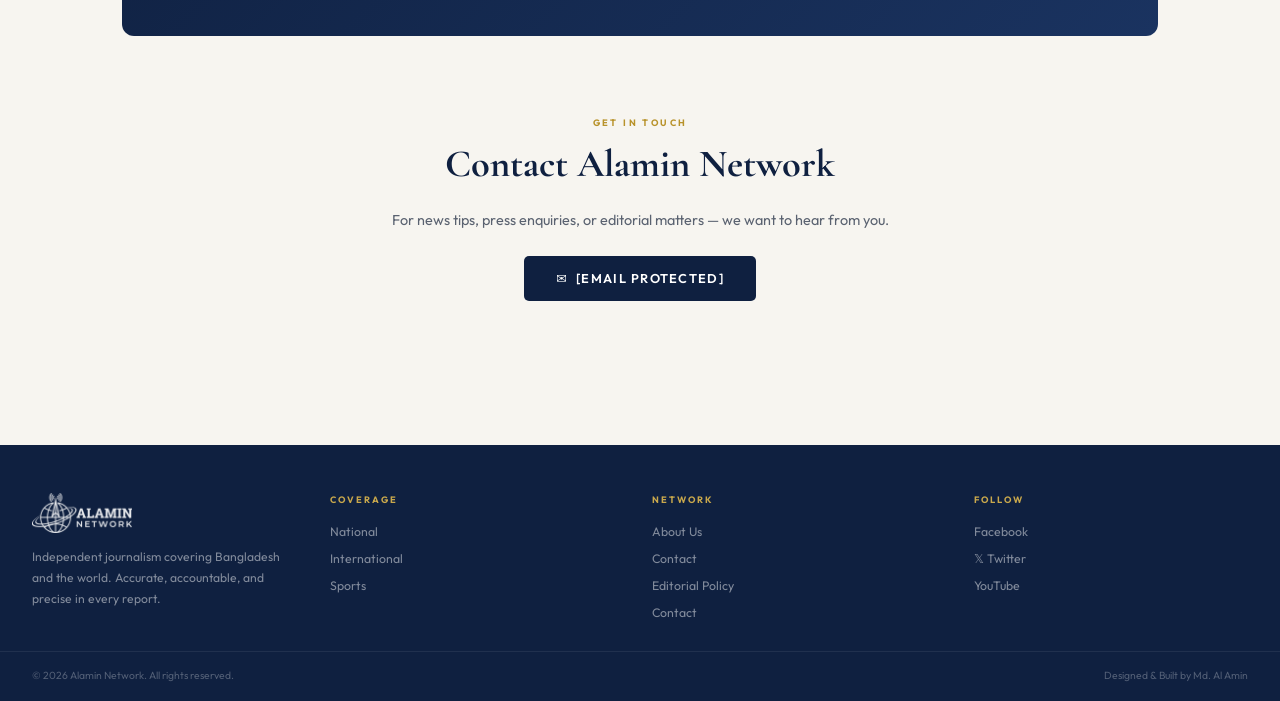
==== commit aacaffa7: "Update about.html" ====
--- a/about.html
+++ b/about.html
@@ -398,9 +398,7 @@
 </head>
 <body>
 
-<!-- BREAKING BANNER -->
-<div class="breaking-banner" id="breaking-banner">
-  <div class="breaking-tag"><div class="breaking-dot"></div>Breaking</div>
+<!-- BREAKING BANNER -->Breaking</div>
   <div class="breaking-scroll"><span class="breaking-scroll-inner" id="breaking-inner"></span></div>
 </div>
 
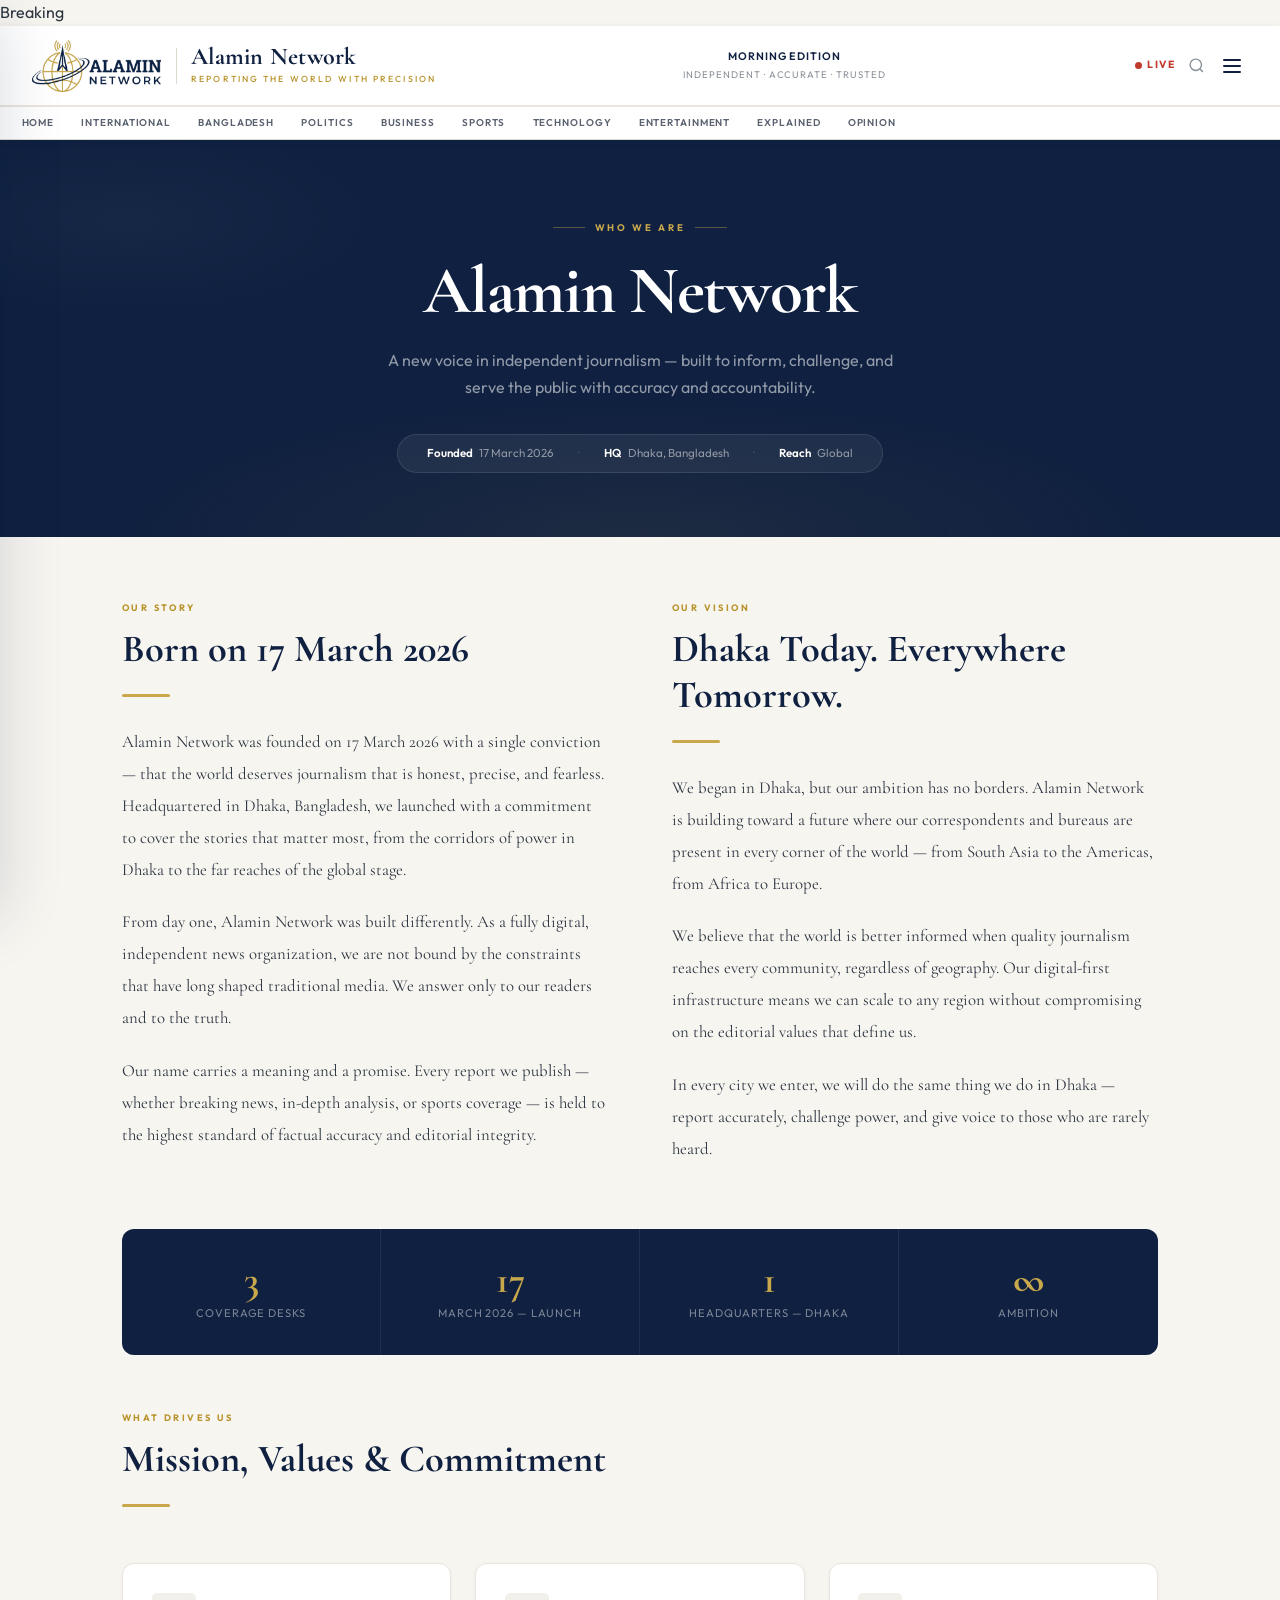
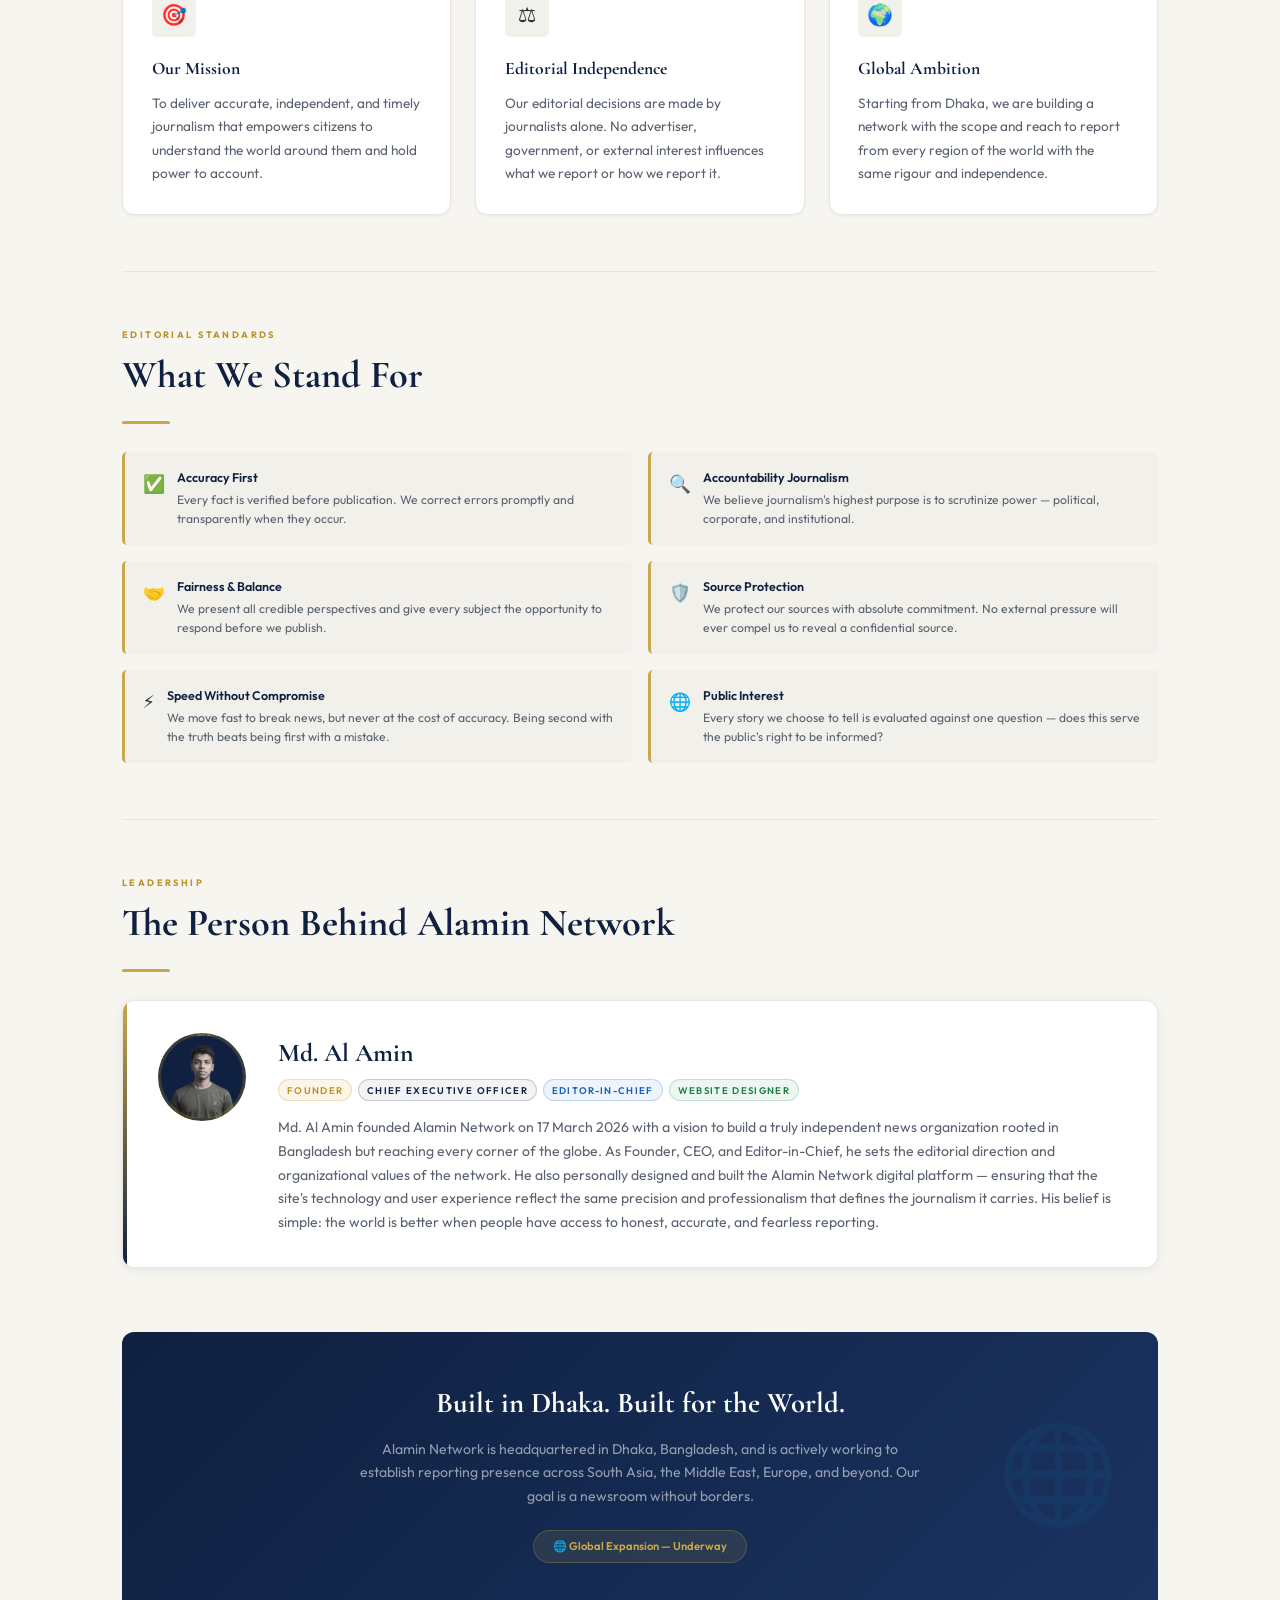
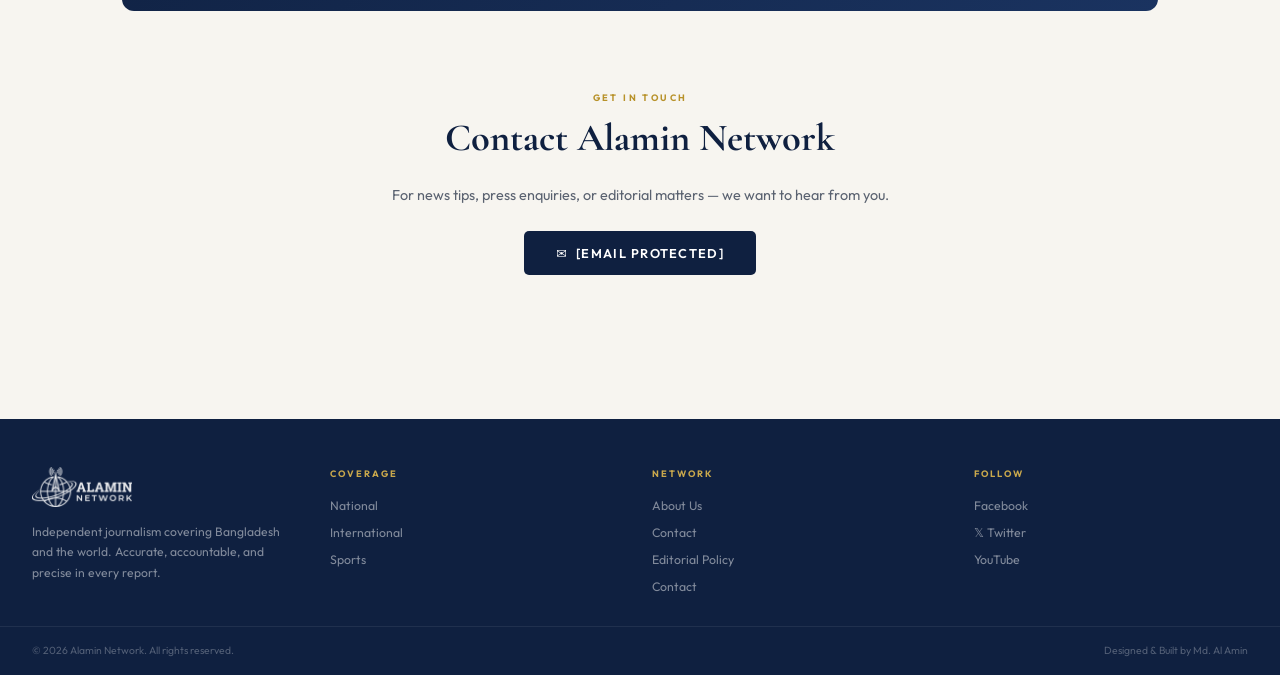
==== commit ea8024da: "Update about.html" ====
--- a/about.html
+++ b/about.html
@@ -399,8 +399,6 @@
 <body>
 
 <!-- BREAKING BANNER -->Breaking</div>
-  <div class="breaking-scroll"><span class="breaking-scroll-inner" id="breaking-inner"></span></div>
-</div>
 
 <!-- HEADER -->
 <header class="site-header">
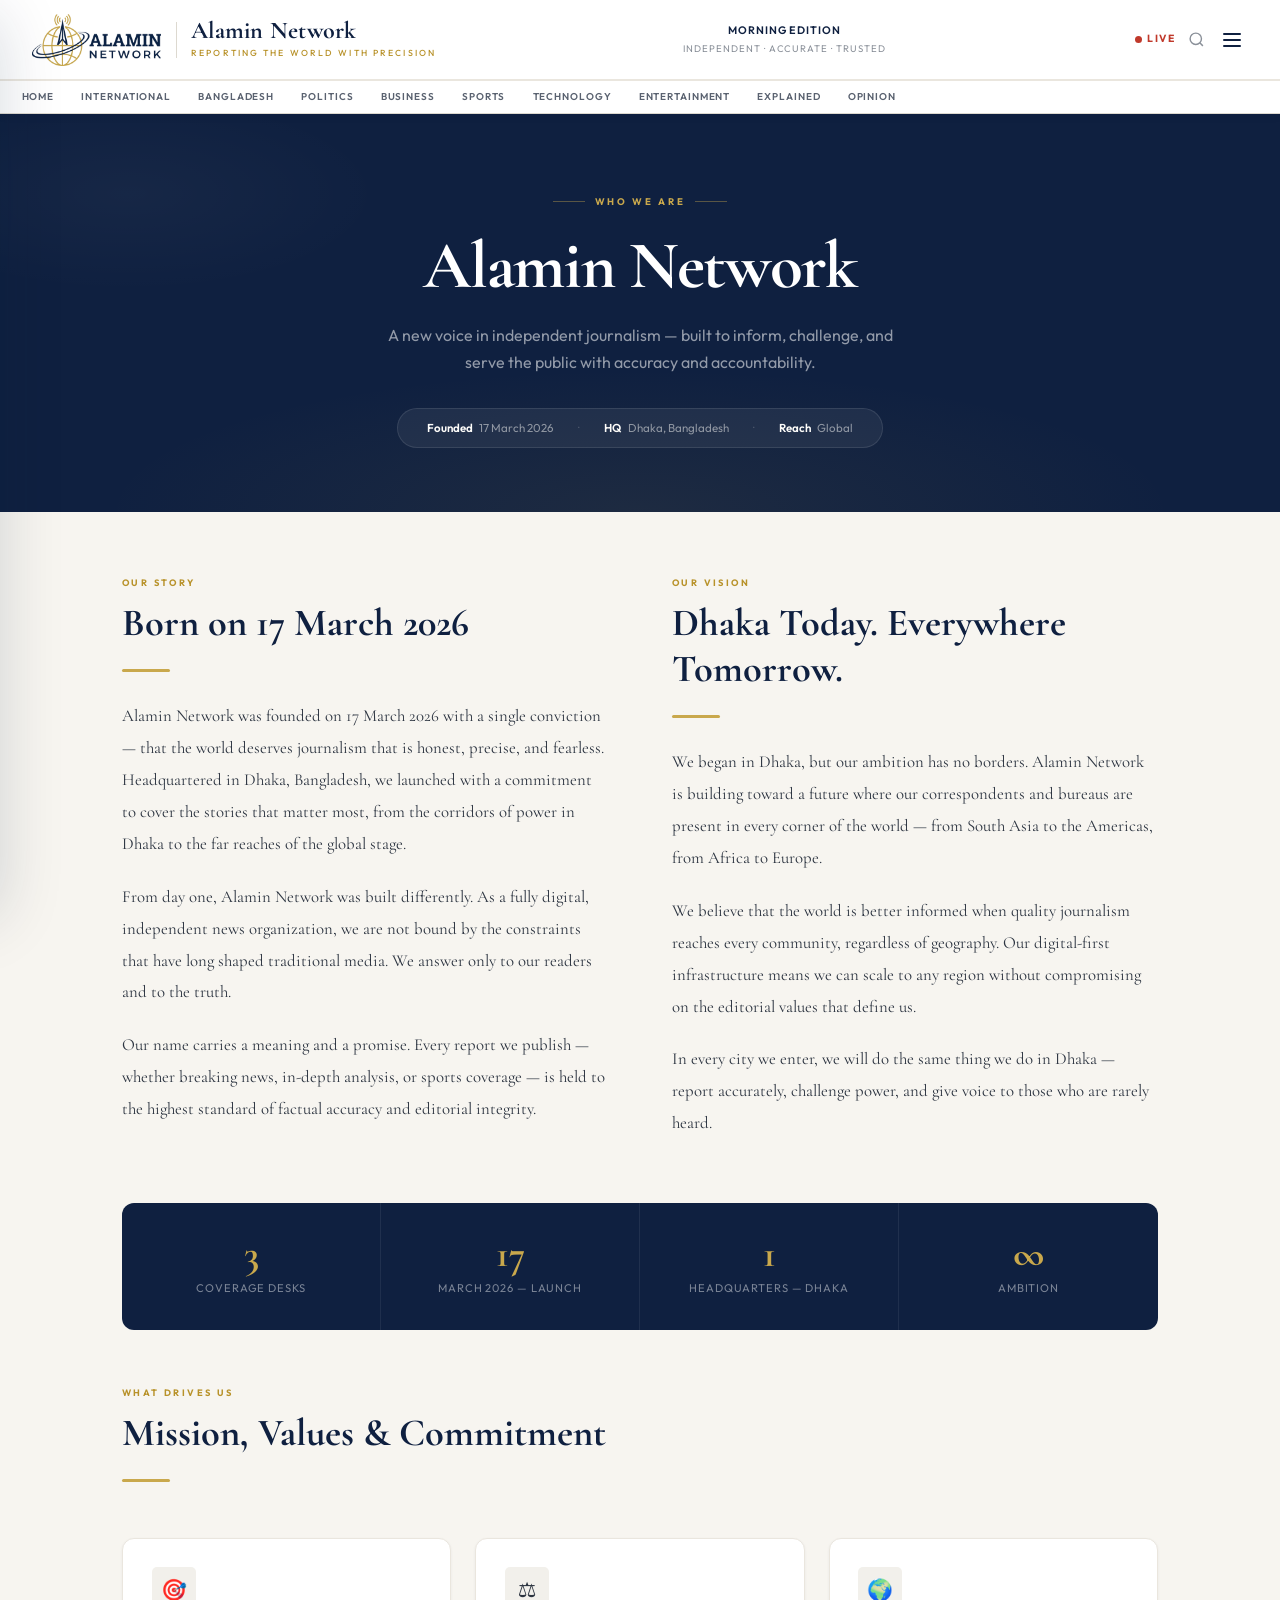
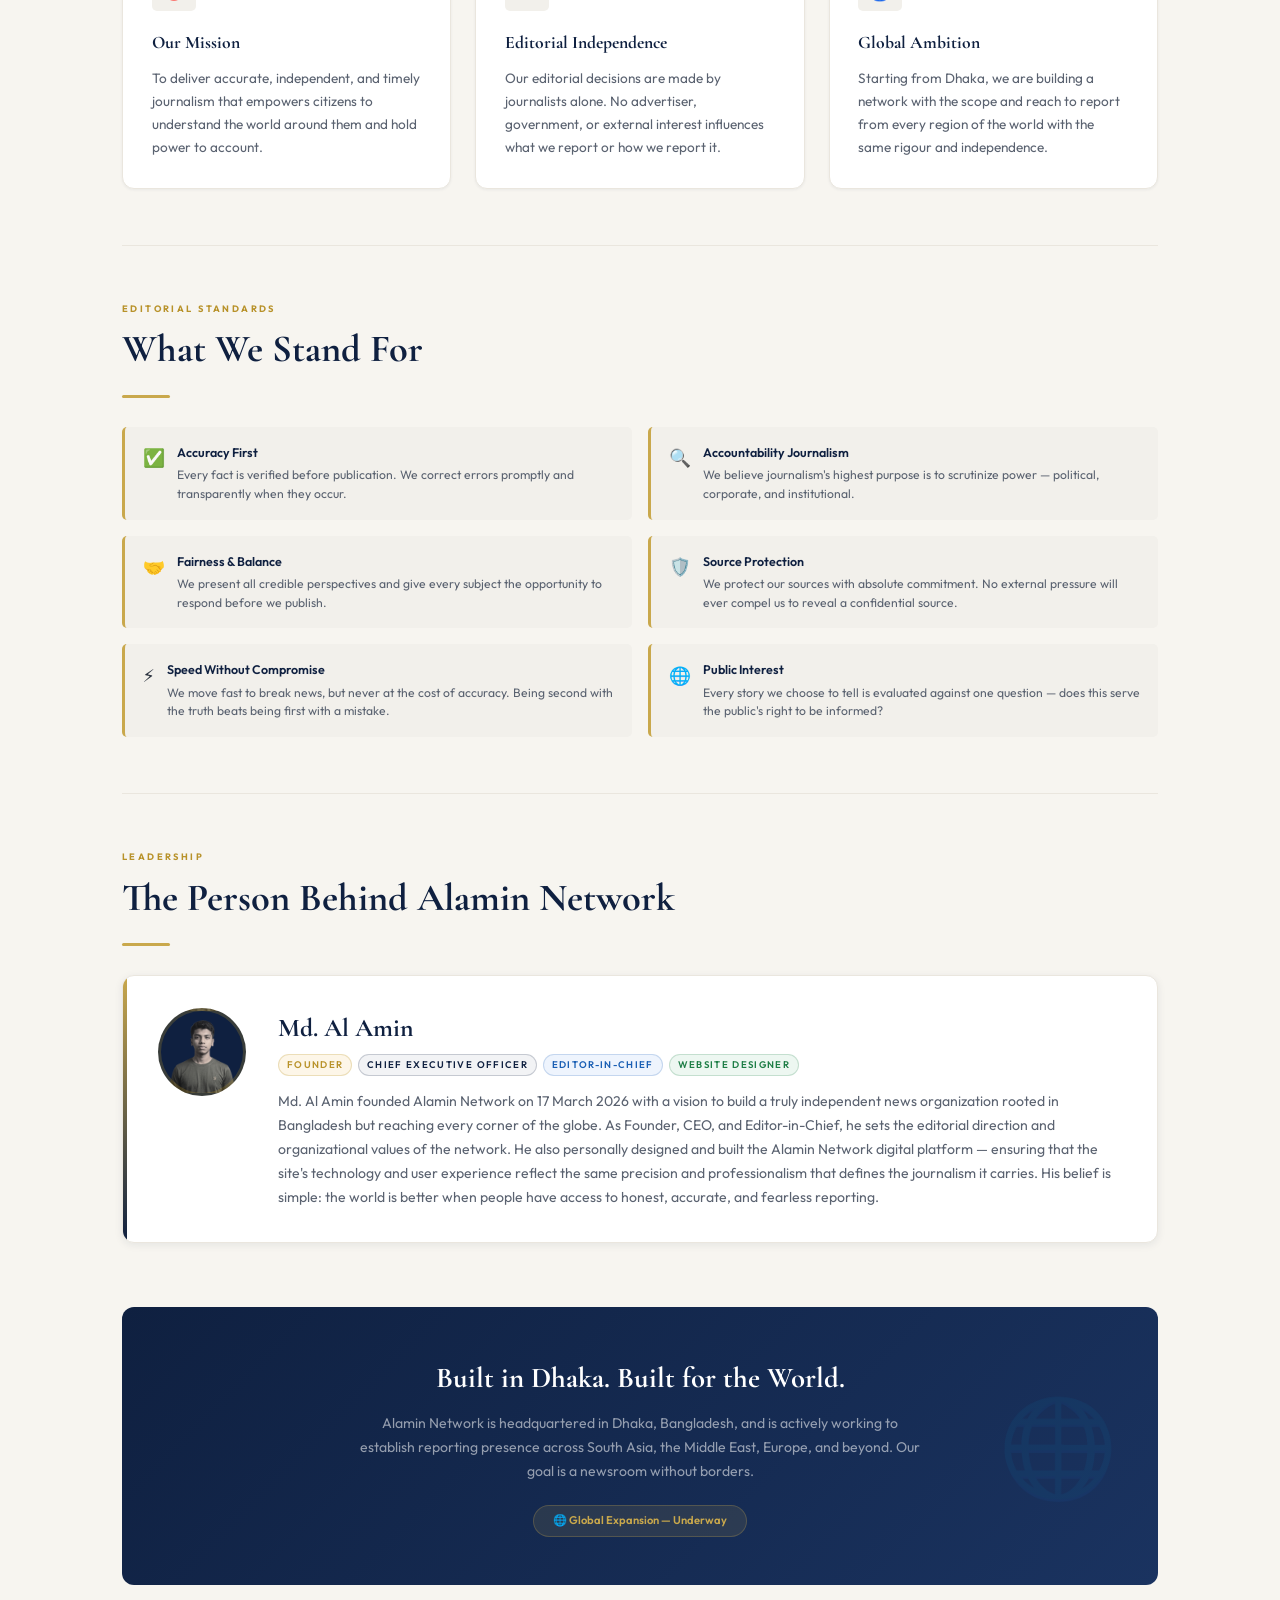
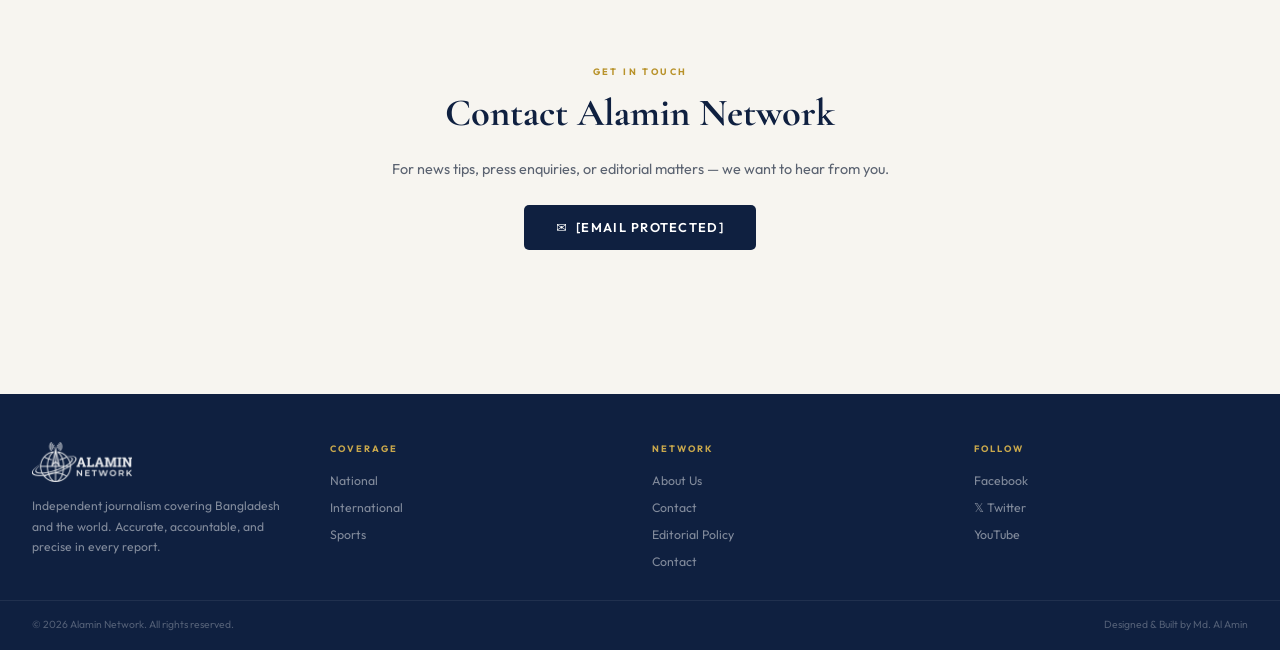
==== commit a504e826: "Update about.html" ====
--- a/about.html
+++ b/about.html
@@ -1,3 +1,4 @@
+
 <!DOCTYPE html>
 <html lang="en">
 <head>
@@ -397,10 +398,6 @@
   </style>
 </head>
 <body>
-
-<!-- BREAKING BANNER -->Breaking</div>
-
-<!-- HEADER -->
 <header class="site-header">
   <div class="header-brand-row">
     <div class="header-logo">
--- a/css/main.css
+++ b/css/main.css
@@ -67,7 +67,7 @@
 ::-webkit-scrollbar-thumb:hover{background:var(--gold)}
 
 /* ── BREAKING BANNER ───────────────────────────────── */
-.breaking-banner{background:var(--red);display:none;align-items:center;height:36px;overflow:hidden}
+.breaking-banner{background:var(--red);display:none;align-items:center;height:36px;overflow:hidden;position:sticky;top:0;z-index:201;width:100%}
 .breaking-banner.visible{display:flex}
 .breaking-tag{background:rgba(0,0,0,.2);color:#fff;font-family:var(--ui);font-size:.6rem;font-weight:700;letter-spacing:.18em;text-transform:uppercase;padding:0 1.2rem;height:100%;display:flex;align-items:center;gap:.5rem;flex-shrink:0;white-space:nowrap}
 .breaking-dot{width:6px;height:6px;background:#fff;border-radius:50%;animation:blink 1s ease-in-out infinite}
@@ -89,6 +89,10 @@
   transition: transform .32s cubic-bezier(.4,0,.2,1),
               box-shadow .3s ease;
 }
+/* When breaking banner is visible — header sticks below it */
+.breaking-banner.visible ~ .site-header{
+  top: 36px;
+}
 .site-header.hide-up{
   transform: translateY(-100%);
 }
@@ -142,8 +146,6 @@
 
 /* ── CATEGORY NAV — scrollable strip, part of sticky header ── */
 /* ── BREAKING BANNER ───────────────────────────────── */
-.breaking-banner{background:var(--red);display:none;align-items:center;height:36px;overflow:hidden}
-.breaking-banner.visible{display:flex}
 .breaking-tag{background:rgba(0,0,0,.2);color:#fff;font-family:var(--ui);font-size:.6rem;font-weight:700;letter-spacing:.18em;text-transform:uppercase;padding:0 1.2rem;height:100%;display:flex;align-items:center;gap:.5rem;flex-shrink:0;white-space:nowrap}
 .breaking-dot{width:6px;height:6px;background:#fff;border-radius:50%;animation:blink 1s ease-in-out infinite}
 @keyframes blink{0%,100%{opacity:1}50%{opacity:.3}}
